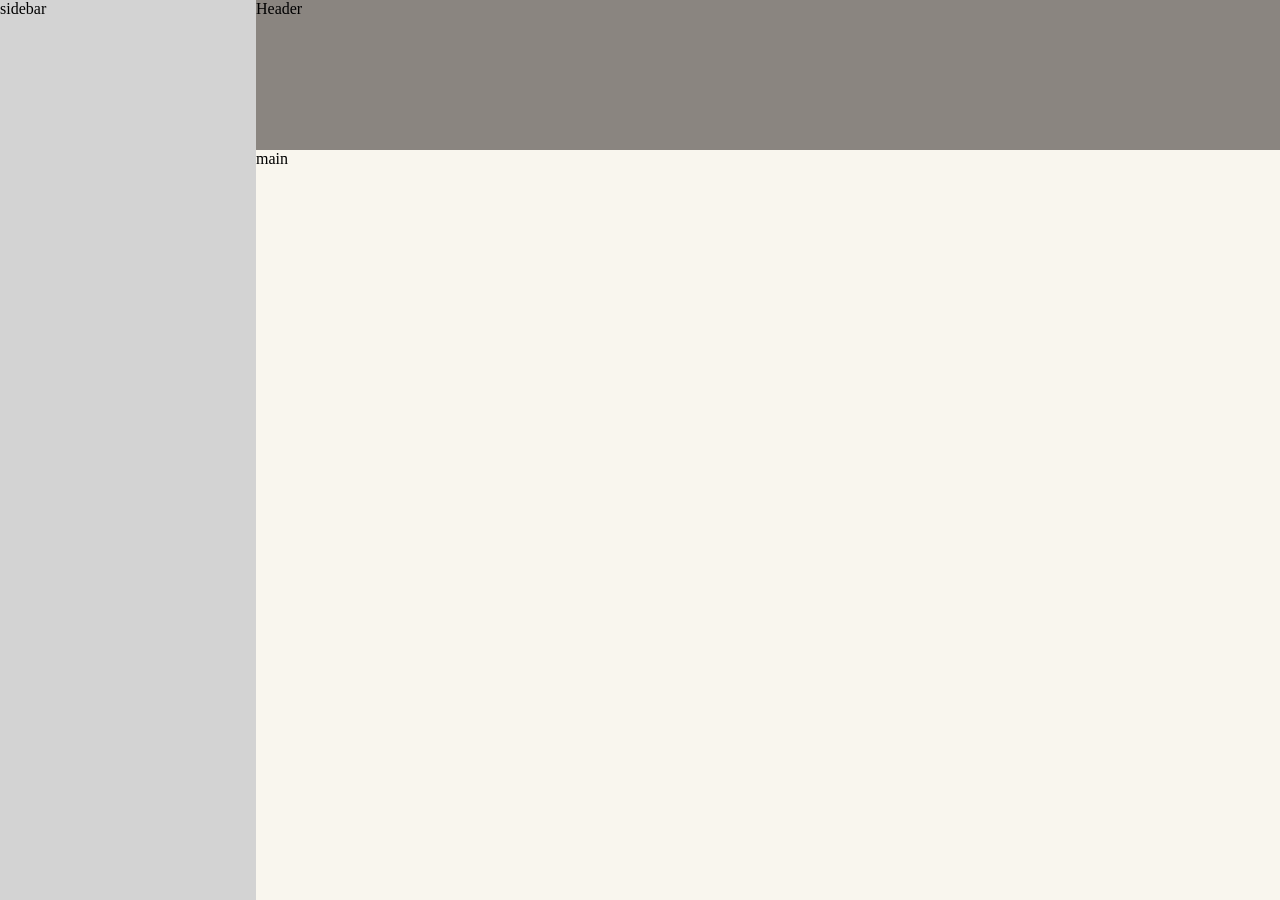
==== index.html @ 5b721de6 "Initial setup - page grid and icon assets" ====
<!doctype html>
<html lang="en">
  <head>
    <meta charset="UTF-8" />
    <meta name="viewport" content="width=device-width, initial-scale=1.0" />
    <title>Admin Dashboard</title>
    <link rel="stylesheet" href="styles.css" />
    <script src="javascript.js" defer></script>
  </head>
  <body>
    <header>Header</header>
    <aside>sidebar</aside>
    <main>main</main>
  </body>
</html>
---- styles.css ----
*,
*::before,
*::after {
  box-sizing: border-box;
  margin: 0;
  padding: 0;
}

:root {
  --bone-white: #f9f6ee;
  --silver: #d3d3d3;
  --pumpkin: #fb7d07;
  --muted-grey: #8a8580;
}

body {
  display: grid;
  height: 100vh;
  width: 100vw;
  grid-template-columns: 1fr 4fr;
  grid-template-rows: 1fr 5fr;
}

header {
  grid-area: 1 / 2 / 2 / 2;
  background-color: var(--muted-grey);
}

aside {
  grid-area: 1 / 1 / 3 / 2;
  background-color: var(--silver);
}

main {
  grid-area: 2 / 2 / 3 / 3;
  background-color: var(--bone-white);
}
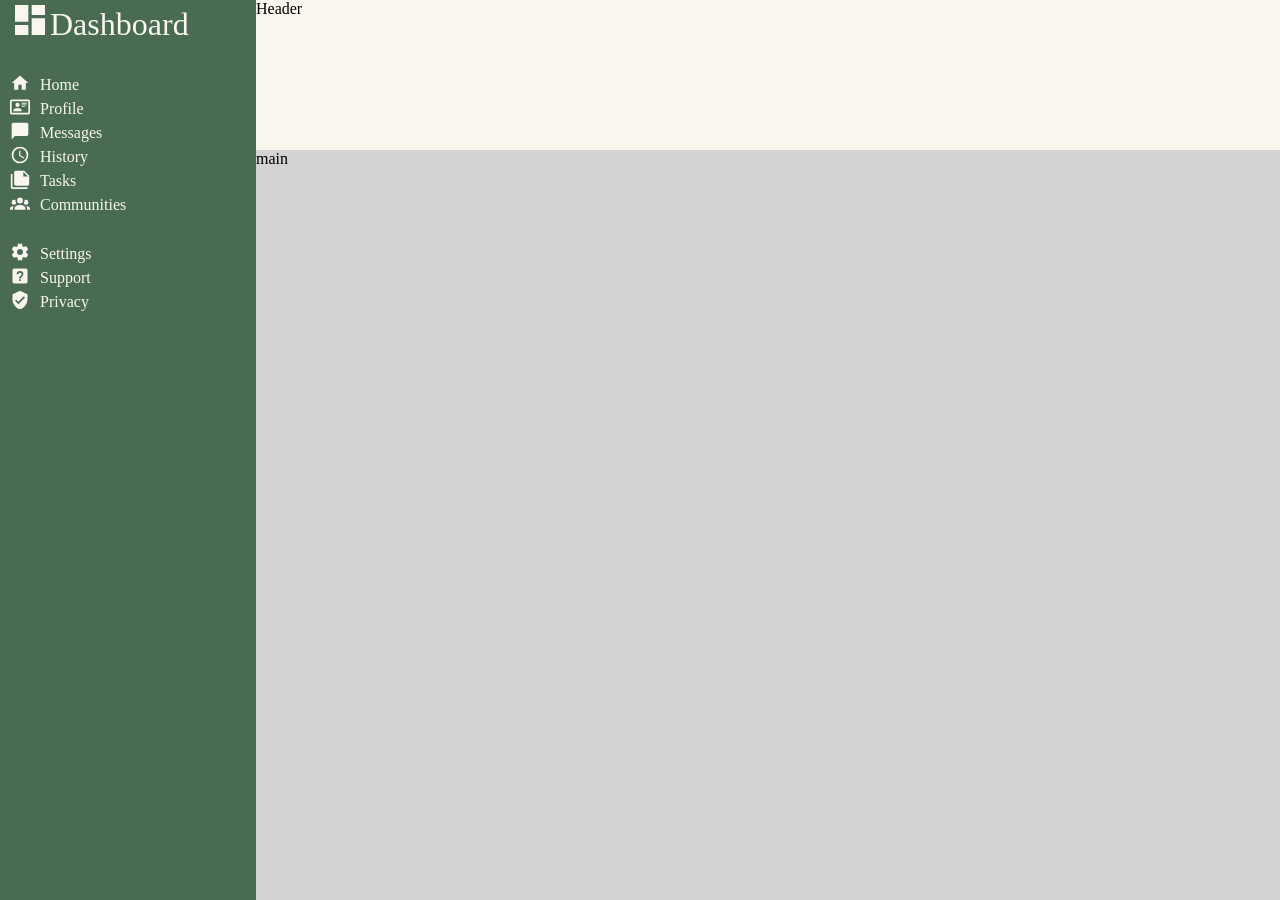
==== commit 62e130bb: "Setup navigation sidebar" ====
--- a/index.html
+++ b/index.html
@@ -9,7 +9,142 @@
   </head>
   <body>
     <header>Header</header>
-    <aside>sidebar</aside>
+    <aside>
+      <div class="sidebar-header">
+        <span>
+          <svg xmlns="http://www.w3.org/2000/svg" viewBox="0 0 24 24">
+            <path
+              d="M13,3V9H21V3M13,21H21V11H13M3,21H11V15H3M3,13H11V3H3V13Z"
+            />
+          </svg>
+        </span>
+        <span>Dashboard</span>
+      </div>
+      <ul class="sidebar-nav-primary">
+        <li>
+          <span>
+            <svg
+              class="nav-icon"
+              xmlns="http://www.w3.org/2000/svg"
+              viewBox="0 0 24 24"
+            >
+              <path d="M10,20V14H14V20H19V12H22L12,3L2,12H5V20H10Z" />
+            </svg>
+          </span>
+          <span>Home</span>
+        </li>
+        <li>
+          <span>
+            <svg
+              class="nav-icon"
+              xmlns="http://www.w3.org/2000/svg"
+              viewBox="0 0 24 24"
+            >
+              <path
+                d="M22,3H2C0.91,3.04 0.04,3.91 0,5V19C0.04,20.09 0.91,20.96 2,21H22C23.09,20.96 23.96,20.09 24,19V5C23.96,3.91 23.09,3.04 22,3M22,19H2V5H22V19M14,17V15.75C14,14.09 10.66,13.25 9,13.25C7.34,13.25 4,14.09 4,15.75V17H14M9,7A2.5,2.5 0 0,0 6.5,9.5A2.5,2.5 0 0,0 9,12A2.5,2.5 0 0,0 11.5,9.5A2.5,2.5 0 0,0 9,7M14,7V8H20V7H14M14,9V10H20V9H14M14,11V12H18V11H14"
+              />
+            </svg>
+          </span>
+          <span>Profile</span>
+        </li>
+        <li>
+          <span>
+            <svg
+              class="nav-icon"
+              xmlns="http://www.w3.org/2000/svg"
+              viewBox="0 0 24 24"
+            >
+              <path
+                d="M20,2H4A2,2 0 0,0 2,4V22L6,18H20A2,2 0 0,0 22,16V4C22,2.89 21.1,2 20,2Z"
+              />
+            </svg>
+          </span>
+          <span>Messages</span>
+        </li>
+        <li>
+          <span>
+            <svg
+              class="nav-icon"
+              xmlns="http://www.w3.org/2000/svg"
+              viewBox="0 0 24 24"
+            >
+              <path
+                d="M12,20A8,8 0 0,0 20,12A8,8 0 0,0 12,4A8,8 0 0,0 4,12A8,8 0 0,0 12,20M12,2A10,10 0 0,1 22,12A10,10 0 0,1 12,22C6.47,22 2,17.5 2,12A10,10 0 0,1 12,2M12.5,7V12.25L17,14.92L16.25,16.15L11,13V7H12.5Z"
+              />
+            </svg> </span
+          ><span>History</span>
+        </li>
+        <li>
+          <span>
+            <svg
+              class="nav-icon"
+              xmlns="http://www.w3.org/2000/svg"
+              viewBox="0 0 24 24"
+            >
+              <path
+                d="M16,9H21.5L16,3.5V9M7,2H17L23,8V18A2,2 0 0,1 21,20H7C5.89,20 5,19.1 5,18V4A2,2 0 0,1 7,2M3,6V22H21V24H3A2,2 0 0,1 1,22V6H3Z"
+              />
+            </svg>
+          </span>
+          <span>Tasks</span>
+        </li>
+        <li>
+          <span>
+            <svg
+              class="nav-icon"
+              xmlns="http://www.w3.org/2000/svg"
+              viewBox="0 0 24 24"
+            >
+              <path
+                d="M12,5.5A3.5,3.5 0 0,1 15.5,9A3.5,3.5 0 0,1 12,12.5A3.5,3.5 0 0,1 8.5,9A3.5,3.5 0 0,1 12,5.5M5,8C5.56,8 6.08,8.15 6.53,8.42C6.38,9.85 6.8,11.27 7.66,12.38C7.16,13.34 6.16,14 5,14A3,3 0 0,1 2,11A3,3 0 0,1 5,8M19,8A3,3 0 0,1 22,11A3,3 0 0,1 19,14C17.84,14 16.84,13.34 16.34,12.38C17.2,11.27 17.62,9.85 17.47,8.42C17.92,8.15 18.44,8 19,8M5.5,18.25C5.5,16.18 8.41,14.5 12,14.5C15.59,14.5 18.5,16.18 18.5,18.25V20H5.5V18.25M0,20V18.5C0,17.11 1.89,15.94 4.45,15.6C3.86,16.28 3.5,17.22 3.5,18.25V20H0M24,20H20.5V18.25C20.5,17.22 20.14,16.28 19.55,15.6C22.11,15.94 24,17.11 24,18.5V20Z"
+              /></svg></span
+          ><span>Communities</span>
+        </li>
+      </ul>
+      <ul class="sidebar-nav-utility">
+        <li>
+          <span>
+            <svg
+              class="nav-icon"
+              xmlns="http://www.w3.org/2000/svg"
+              viewBox="0 0 24 24"
+            >
+              <path
+                d="M12,15.5A3.5,3.5 0 0,1 8.5,12A3.5,3.5 0 0,1 12,8.5A3.5,3.5 0 0,1 15.5,12A3.5,3.5 0 0,1 12,15.5M19.43,12.97C19.47,12.65 19.5,12.33 19.5,12C19.5,11.67 19.47,11.34 19.43,11L21.54,9.37C21.73,9.22 21.78,8.95 21.66,8.73L19.66,5.27C19.54,5.05 19.27,4.96 19.05,5.05L16.56,6.05C16.04,5.66 15.5,5.32 14.87,5.07L14.5,2.42C14.46,2.18 14.25,2 14,2H10C9.75,2 9.54,2.18 9.5,2.42L9.13,5.07C8.5,5.32 7.96,5.66 7.44,6.05L4.95,5.05C4.73,4.96 4.46,5.05 4.34,5.27L2.34,8.73C2.21,8.95 2.27,9.22 2.46,9.37L4.57,11C4.53,11.34 4.5,11.67 4.5,12C4.5,12.33 4.53,12.65 4.57,12.97L2.46,14.63C2.27,14.78 2.21,15.05 2.34,15.27L4.34,18.73C4.46,18.95 4.73,19.03 4.95,18.95L7.44,17.94C7.96,18.34 8.5,18.68 9.13,18.93L9.5,21.58C9.54,21.82 9.75,22 10,22H14C14.25,22 14.46,21.82 14.5,21.58L14.87,18.93C15.5,18.67 16.04,18.34 16.56,17.94L19.05,18.95C19.27,19.03 19.54,18.95 19.66,18.73L21.66,15.27C21.78,15.05 21.73,14.78 21.54,14.63L19.43,12.97Z"
+              />
+            </svg> </span
+          ><span>Settings</span>
+        </li>
+        <li>
+          <span
+            ><svg
+              class="nav-icon"
+              xmlns="http://www.w3.org/2000/svg"
+              viewBox="0 0 24 24"
+            >
+              <path
+                d="M11,18H13V16H11V18M12,6A4,4 0 0,0 8,10H10A2,2 0 0,1 12,8A2,2 0 0,1 14,10C14,12 11,11.75 11,15H13C13,12.75 16,12.5 16,10A4,4 0 0,0 12,6M5,3H19A2,2 0 0,1 21,5V19A2,2 0 0,1 19,21H5A2,2 0 0,1 3,19V5A2,2 0 0,1 5,3Z"
+              />
+            </svg>
+          </span>
+          <span>Support</span>
+        </li>
+        <li>
+          <span>
+            <svg
+              class="nav-icon"
+              xmlns="http://www.w3.org/2000/svg"
+              viewBox="0 0 24 24"
+            >
+              <path
+                d="M10,17L6,13L7.41,11.59L10,14.17L16.59,7.58L18,9M12,1L3,5V11C3,16.55 6.84,21.74 12,23C17.16,21.74 21,16.55 21,11V5L12,1Z"
+              />
+            </svg>
+          </span>
+          <span>Privacy</span>
+        </li>
+      </ul>
+    </aside>
     <main>main</main>
   </body>
 </html>
--- a/styles.css
+++ b/styles.css
@@ -11,6 +11,18 @@
   --silver: #d3d3d3;
   --pumpkin: #fb7d07;
   --muted-grey: #8a8580;
+  --moss-green: #4a6b53;
+}
+
+ul {
+  text-decoration: none;
+  margin-left: 10px;
+}
+
+li {
+  display: flex;
+  align-items: center;
+  gap: 10px;
 }
 
 body {
@@ -23,15 +35,33 @@
 
 header {
   grid-area: 1 / 2 / 2 / 2;
-  background-color: var(--muted-grey);
+  background-color: var(--bone-white);
 }
 
 aside {
   grid-area: 1 / 1 / 3 / 2;
-  background-color: var(--silver);
+  background-color: var(--moss-green);
+  color: var(--bone-white);
+}
+
+aside > * {
+  margin-bottom: 25px;
+  margin-left: 10px;
+}
+
+svg {
+  height: 1.25em;
+  width: 1.25em;
+  fill: currentColor;
+}
+
+.sidebar-header {
+  font-size: 2em;
+  display: flex;
+  align-items: center;
 }
 
 main {
   grid-area: 2 / 2 / 3 / 3;
-  background-color: var(--bone-white);
+  background-color: var(--silver);
 }
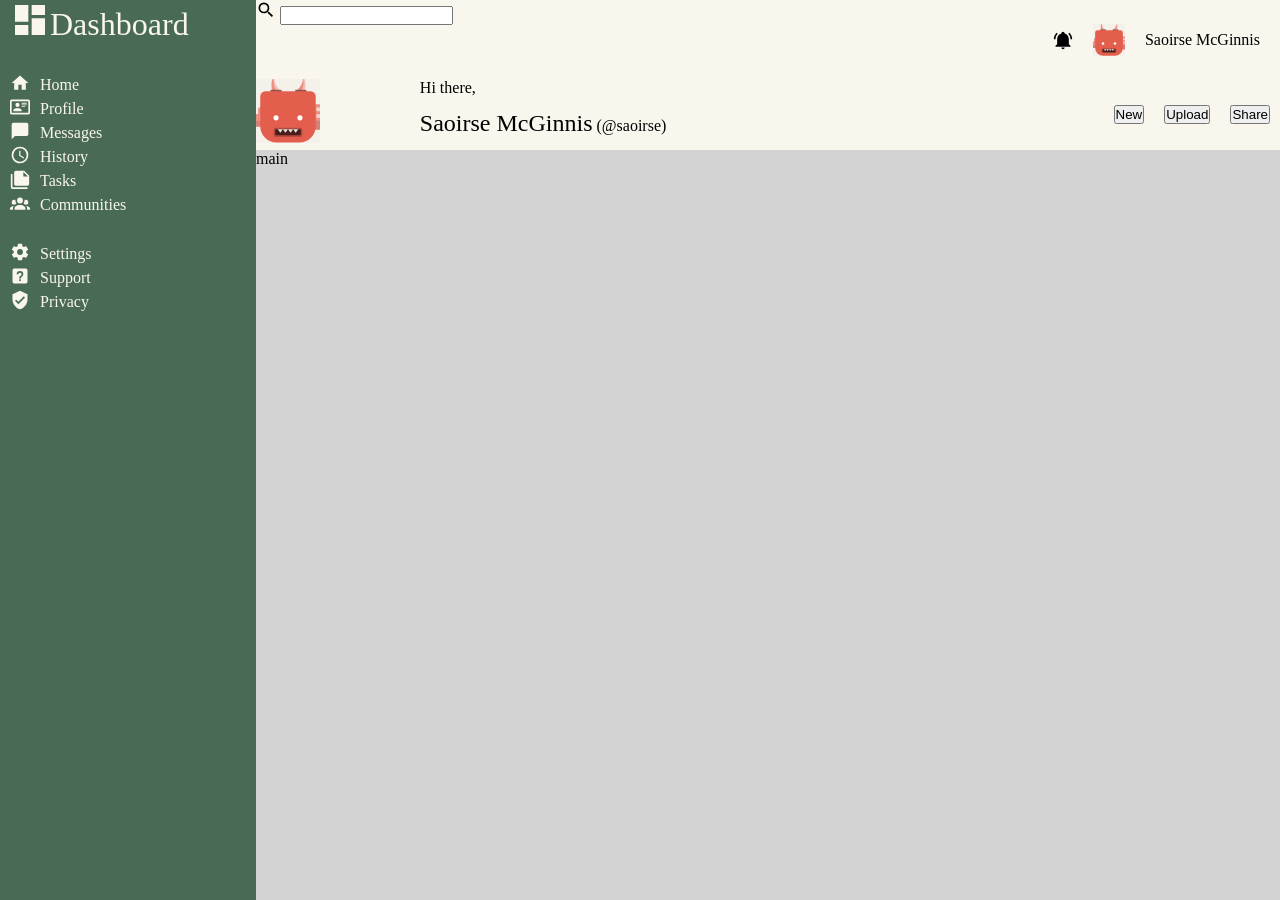
==== commit 33173c25: "Populate header content" ====
--- a/index.html
+++ b/index.html
@@ -8,7 +8,347 @@
     <script src="javascript.js" defer></script>
   </head>
   <body>
-    <header>Header</header>
+    <header>
+      <div class="search-bar">
+        <svg xmlns="http://www.w3.org/2000/svg" viewBox="0 0 24 24">
+          <path
+            d="M9.5,3A6.5,6.5 0 0,1 16,9.5C16,11.11 15.41,12.59 14.44,13.73L14.71,14H15.5L20.5,19L19,20.5L14,15.5V14.71L13.73,14.44C12.59,15.41 11.11,16 9.5,16A6.5,6.5 0 0,1 3,9.5A6.5,6.5 0 0,1 9.5,3M9.5,5C7,5 5,7 5,9.5C5,12 7,14 9.5,14C12,14 14,12 14,9.5C14,7 12,5 9.5,5Z"
+          />
+        </svg>
+        <input type="search" />
+      </div>
+      <div class="profile">
+        <svg
+          class="nav-icon"
+          xmlns="http://www.w3.org/2000/svg"
+          viewBox="0 0 24 24"
+        >
+          <path
+            d="M21,19V20H3V19L5,17V11C5,7.9 7.03,5.17 10,4.29C10,4.19 10,4.1 10,4A2,2 0 0,1 12,2A2,2 0 0,1 14,4C14,4.1 14,4.19 14,4.29C16.97,5.17 19,7.9 19,11V17L21,19M14,21A2,2 0 0,1 12,23A2,2 0 0,1 10,21M19.75,3.19L18.33,4.61C20.04,6.3 21,8.6 21,11H23C23,8.07 21.84,5.25 19.75,3.19M1,11H3C3,8.6 3.96,6.3 5.67,4.61L4.25,3.19C2.16,5.25 1,8.07 1,11Z"
+          />
+        </svg>
+        <svg
+          class="avatar"
+          xmlns="http://www.w3.org/2000/svg"
+          viewBox="0 0 180 180"
+          fill="none"
+          shape-rendering="auto"
+          aria-hidden="true"
+          width="512"
+          height="512"
+        >
+          <!-- Generated by DiceBear (https://www.dicebear.com) -->
+          <metadata
+            xmlns:rdf="http://www.w3.org/1999/02/22-rdf-syntax-ns#"
+            xmlns:xsi="http://www.w3.org/2001/XMLSchema-instance"
+            xmlns:dc="http://purl.org/dc/elements/1.1/"
+            xmlns:dcterms="http://purl.org/dc/terms/"
+          >
+            <rdf:RDF
+              ><rdf:Description
+                ><dc:title>Bottts</dc:title
+                ><dc:creator>Pablo Stanley</dc:creator
+                ><dc:source xsi:type="dcterms:URI"
+                  >https://bottts.com/</dc:source
+                ><dcterms:license xsi:type="dcterms:URI"
+                  >https://bottts.com/</dcterms:license
+                ><dc:rights
+                  >Remix of “Bottts” (https://bottts.com/) by “Pablo Stanley”,
+                  licensed under “Free for personal and commercial use”
+                  (https://bottts.com/)</dc:rights
+                ></rdf:Description
+              ></rdf:RDF
+            >
+          </metadata>
+          <defs>
+            <g id="sides-squareAssymetric-a58f0fdb">
+              <mask id="sidesSquareAssymetric-a" style="mask-type: luminance">
+                <rect x="4" y="31" width="36" height="30" rx="4" fill="white" />
+                <rect
+                  x="14"
+                  y="15"
+                  width="26"
+                  height="30"
+                  rx="4"
+                  fill="white"
+                />
+                <rect
+                  x="133"
+                  y="23"
+                  width="36"
+                  height="30"
+                  rx="4"
+                  fill="white"
+                />
+                <rect
+                  x="128"
+                  y="8"
+                  width="36"
+                  height="60"
+                  rx="4"
+                  fill="white"
+                />
+              </mask>
+              <g mask="url(#sidesSquareAssymetric-a)">
+                <path d="M-6 0h180v76H-6z" fill="#e45e4d" />
+                <path d="M-6 0h180v76H-6z" fill="white" fill-opacity=".3" />
+                <path fill="black" fill-opacity=".1" d="M-6 47h180v29H-6z" />
+                <circle cx="155" cy="20" r="5" fill="white" fill-opacity=".6" />
+                <circle cx="155" cy="36" r="5" fill="white" fill-opacity=".6" />
+              </g>
+            </g>
+            <g id="top-horns-a58f0fdb">
+              <mask id="topHorns-a" style="mask-type: luminance">
+                <path fill="white" d="M0 40.59h26v12H0zm84 .01H58v12h26z" />
+                <path
+                  fill-rule="evenodd"
+                  clip-rule="evenodd"
+                  d="M8.52 14.34c0 7.84 5.39 20.7 13.72 27.03H3.36S-.16 23.27 5.43 14.7c.9-1.38 3.1-1.42 3.1-.36M76 14.6c.66 7.03-5.77 20.62-14 27h19s3.14-18.27-2-27c-1-1.7-3.14-1.45-3 0"
+                  fill="white"
+                />
+              </mask>
+              <g mask="url(#topHorns-a)">
+                <path d="M-8 .6H92v52H-8z" fill="#e45e4d" />
+                <path d="M-8 .6H92v52H-8z" fill="white" fill-opacity=".3" />
+                <path fill="black" fill-opacity=".4" d="M-8 40.59H92v12H-8z" />
+                <path
+                  fill-rule="evenodd"
+                  clip-rule="evenodd"
+                  d="M7.46 13.6h16.1v27H12.83c-7.45-7.86-5.36-27-5.36-27m69.35 0h7.75v27H73.82c5.75-7.81 3-27 3-27"
+                  fill="white"
+                  fill-opacity=".4"
+                />
+              </g>
+            </g>
+            <g id="head-square02-a58f0fdb">
+              <mask id="headSquare02-a" style="mask-type: luminance">
+                <path
+                  d="M0 12A12 12 0 0 1 12 0h106a12 12 0 0 1 12 12v70a38 38 0 0 1-38 38H38A38 38 0 0 1 0 82z"
+                  fill="white"
+                />
+              </mask>
+              <g mask="url(#headSquare02-a)">
+                <path d="M-2-2h134v124H-2z" fill="#e45e4d" />
+              </g>
+            </g>
+            <g id="mouth-bite-a58f0fdb">
+              <rect
+                y="1"
+                width="68"
+                height="22"
+                rx="5"
+                fill="black"
+                fill-opacity=".2"
+              />
+              <rect
+                x="4"
+                y="5"
+                width="60"
+                height="14"
+                rx="2"
+                fill="black"
+                fill-opacity=".6"
+              />
+              <path
+                fill-rule="evenodd"
+                clip-rule="evenodd"
+                d="m16 13 6-8H10zm12 0 6-8H22zm12 0 6-8H34zm12 0 6-8H46z"
+                fill="#E1E6E8"
+              />
+            </g>
+            <g id="eyes-round-a58f0fdb">
+              <circle cx="24" cy="30" r="6" fill="white" />
+              <circle cx="80" cy="30" r="6" fill="white" />
+            </g>
+            <clipPath id="clip-a58f0fdb">
+              <rect width="180" height="180" rx="0" ry="0" />
+            </clipPath>
+          </defs>
+          <g clip-path="url(#clip-a58f0fdb)">
+            <rect width="180" height="180" fill="#f4f1ea" />
+            <g transform="translate(90, 90) scale(1.2) translate(-90, -90)">
+              <use
+                transform="translate(6 66)"
+                href="#sides-squareAssymetric-a58f0fdb"
+              />
+              <use transform="translate(49 -.6)" href="#top-horns-a58f0fdb" />
+              <use
+                transform="translate(25 44)"
+                href="#head-square02-a58f0fdb"
+              />
+              <use transform="translate(56 128)" href="#mouth-bite-a58f0fdb" />
+              <use transform="translate(38 76)" href="#eyes-round-a58f0fdb" />
+            </g>
+          </g>
+        </svg>
+        <span>Saoirse McGinnis</span>
+      </div>
+      <div class="greeting">
+        <svg
+          class="greeting-avatar"
+          xmlns="http://www.w3.org/2000/svg"
+          viewBox="0 0 180 180"
+          fill="none"
+          shape-rendering="auto"
+          aria-hidden="true"
+          width="512"
+          height="512"
+        >
+          <!-- Generated by DiceBear (https://www.dicebear.com) -->
+          <metadata
+            xmlns:rdf="http://www.w3.org/1999/02/22-rdf-syntax-ns#"
+            xmlns:xsi="http://www.w3.org/2001/XMLSchema-instance"
+            xmlns:dc="http://purl.org/dc/elements/1.1/"
+            xmlns:dcterms="http://purl.org/dc/terms/"
+          >
+            <rdf:RDF
+              ><rdf:Description
+                ><dc:title>Bottts</dc:title
+                ><dc:creator>Pablo Stanley</dc:creator
+                ><dc:source xsi:type="dcterms:URI"
+                  >https://bottts.com/</dc:source
+                ><dcterms:license xsi:type="dcterms:URI"
+                  >https://bottts.com/</dcterms:license
+                ><dc:rights
+                  >Remix of “Bottts” (https://bottts.com/) by “Pablo Stanley”,
+                  licensed under “Free for personal and commercial use”
+                  (https://bottts.com/)</dc:rights
+                ></rdf:Description
+              ></rdf:RDF
+            >
+          </metadata>
+          <defs>
+            <g id="sides-squareAssymetric-a58f0fdb">
+              <mask id="sidesSquareAssymetric-a" style="mask-type: luminance">
+                <rect x="4" y="31" width="36" height="30" rx="4" fill="white" />
+                <rect
+                  x="14"
+                  y="15"
+                  width="26"
+                  height="30"
+                  rx="4"
+                  fill="white"
+                />
+                <rect
+                  x="133"
+                  y="23"
+                  width="36"
+                  height="30"
+                  rx="4"
+                  fill="white"
+                />
+                <rect
+                  x="128"
+                  y="8"
+                  width="36"
+                  height="60"
+                  rx="4"
+                  fill="white"
+                />
+              </mask>
+              <g mask="url(#sidesSquareAssymetric-a)">
+                <path d="M-6 0h180v76H-6z" fill="#e45e4d" />
+                <path d="M-6 0h180v76H-6z" fill="white" fill-opacity=".3" />
+                <path fill="black" fill-opacity=".1" d="M-6 47h180v29H-6z" />
+                <circle cx="155" cy="20" r="5" fill="white" fill-opacity=".6" />
+                <circle cx="155" cy="36" r="5" fill="white" fill-opacity=".6" />
+              </g>
+            </g>
+            <g id="top-horns-a58f0fdb">
+              <mask id="topHorns-a" style="mask-type: luminance">
+                <path fill="white" d="M0 40.59h26v12H0zm84 .01H58v12h26z" />
+                <path
+                  fill-rule="evenodd"
+                  clip-rule="evenodd"
+                  d="M8.52 14.34c0 7.84 5.39 20.7 13.72 27.03H3.36S-.16 23.27 5.43 14.7c.9-1.38 3.1-1.42 3.1-.36M76 14.6c.66 7.03-5.77 20.62-14 27h19s3.14-18.27-2-27c-1-1.7-3.14-1.45-3 0"
+                  fill="white"
+                />
+              </mask>
+              <g mask="url(#topHorns-a)">
+                <path d="M-8 .6H92v52H-8z" fill="#e45e4d" />
+                <path d="M-8 .6H92v52H-8z" fill="white" fill-opacity=".3" />
+                <path fill="black" fill-opacity=".4" d="M-8 40.59H92v12H-8z" />
+                <path
+                  fill-rule="evenodd"
+                  clip-rule="evenodd"
+                  d="M7.46 13.6h16.1v27H12.83c-7.45-7.86-5.36-27-5.36-27m69.35 0h7.75v27H73.82c5.75-7.81 3-27 3-27"
+                  fill="white"
+                  fill-opacity=".4"
+                />
+              </g>
+            </g>
+            <g id="head-square02-a58f0fdb">
+              <mask id="headSquare02-a" style="mask-type: luminance">
+                <path
+                  d="M0 12A12 12 0 0 1 12 0h106a12 12 0 0 1 12 12v70a38 38 0 0 1-38 38H38A38 38 0 0 1 0 82z"
+                  fill="white"
+                />
+              </mask>
+              <g mask="url(#headSquare02-a)">
+                <path d="M-2-2h134v124H-2z" fill="#e45e4d" />
+              </g>
+            </g>
+            <g id="mouth-bite-a58f0fdb">
+              <rect
+                y="1"
+                width="68"
+                height="22"
+                rx="5"
+                fill="black"
+                fill-opacity=".2"
+              />
+              <rect
+                x="4"
+                y="5"
+                width="60"
+                height="14"
+                rx="2"
+                fill="black"
+                fill-opacity=".6"
+              />
+              <path
+                fill-rule="evenodd"
+                clip-rule="evenodd"
+                d="m16 13 6-8H10zm12 0 6-8H22zm12 0 6-8H34zm12 0 6-8H46z"
+                fill="#E1E6E8"
+              />
+            </g>
+            <g id="eyes-round-a58f0fdb">
+              <circle cx="24" cy="30" r="6" fill="white" />
+              <circle cx="80" cy="30" r="6" fill="white" />
+            </g>
+            <clipPath id="clip-a58f0fdb">
+              <rect width="180" height="180" rx="0" ry="0" />
+            </clipPath>
+          </defs>
+          <g clip-path="url(#clip-a58f0fdb)">
+            <rect width="180" height="180" fill="#f4f1ea" />
+            <g transform="translate(90, 90) scale(1.2) translate(-90, -90)">
+              <use
+                transform="translate(6 66)"
+                href="#sides-squareAssymetric-a58f0fdb"
+              />
+              <use transform="translate(49 -.6)" href="#top-horns-a58f0fdb" />
+              <use
+                transform="translate(25 44)"
+                href="#head-square02-a58f0fdb"
+              />
+              <use transform="translate(56 128)" href="#mouth-bite-a58f0fdb" />
+              <use transform="translate(38 76)" href="#eyes-round-a58f0fdb" />
+            </g>
+          </g>
+        </svg>
+        <p class="greeting-text">Hi there,</p>
+        <p class="greeting-user">
+          <span class="user">Saoirse McGinnis</span> (@saoirse)
+        </p>
+      </div>
+      <div class="header-buttons">
+        <button>New</button>
+        <button>Upload</button>
+        <button>Share</button>
+      </div>
+    </header>
     <aside>
       <div class="sidebar-header">
         <span>
--- a/styles.css
+++ b/styles.css
@@ -34,8 +34,12 @@
 }
 
 header {
-  grid-area: 1 / 2 / 2 / 2;
+  grid-area: 1 / 2 / 2 / 3;
   background-color: var(--bone-white);
+  display: flex;
+  flex-wrap: wrap;
+  justify-content: space-between;
+  width: 100%;
 }
 
 aside {
@@ -61,6 +65,62 @@
   align-items: center;
 }
 
+.avatar {
+  height: 2em;
+  width: 2em;
+}
+
+.search-bar {
+  flex-basis: 48%;
+}
+
+.profile {
+  flex-basis: 48%;
+  display: flex;
+  justify-content: flex-end;
+  align-items: center;
+  margin: 10px;
+}
+.profile > * {
+  margin: 10px;
+}
+.greeting {
+  flex-basis: 48%;
+  display: grid;
+  grid-template-columns: 1fr 2fr;
+  grid-template-rows: auto;
+}
+
+.greeting > svg {
+  height: 4em;
+  width: 4em;
+}
+
+.user {
+  font-size: 1.5em;
+}
+
+.greeting-avatar {
+  grid-area: 1 / 1 / 3 / 2;
+}
+
+.greeting-text {
+  grid-area: 1 / 2 / 2 / 3;
+}
+
+.greeting-user {
+  grid-area: 2 / 2 / 3 / 3;
+}
+
+.header-buttons {
+  flex-basis: 48%;
+  display: flex;
+  justify-content: flex-end;
+  align-items: center;
+  margin: 10px;
+  gap: 20px;
+}
+
 main {
   grid-area: 2 / 2 / 3 / 3;
   background-color: var(--silver);
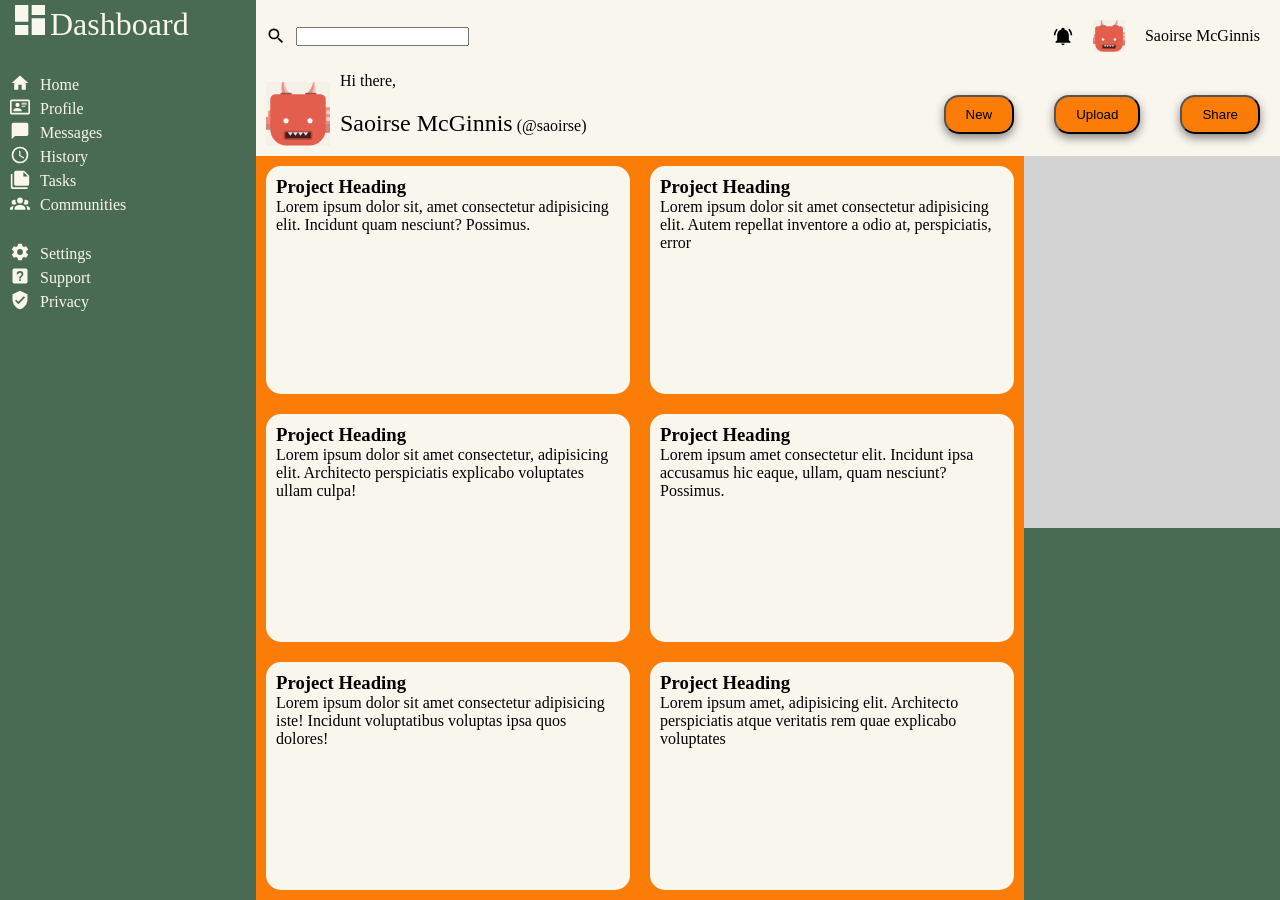
==== commit d0cc4d9c: "add main content grid and project cards" ====
--- a/index.html
+++ b/index.html
@@ -10,7 +10,11 @@
   <body>
     <header>
       <div class="search-bar">
-        <svg xmlns="http://www.w3.org/2000/svg" viewBox="0 0 24 24">
+        <svg
+          class="search-icon"
+          xmlns="http://www.w3.org/2000/svg"
+          viewBox="0 0 24 24"
+        >
           <path
             d="M9.5,3A6.5,6.5 0 0,1 16,9.5C16,11.11 15.41,12.59 14.44,13.73L14.71,14H15.5L20.5,19L19,20.5L14,15.5V14.71L13.73,14.44C12.59,15.41 11.11,16 9.5,16A6.5,6.5 0 0,1 3,9.5A6.5,6.5 0 0,1 9.5,3M9.5,5C7,5 5,7 5,9.5C5,12 7,14 9.5,14C12,14 14,12 14,9.5C14,7 12,5 9.5,5Z"
           />
@@ -485,6 +489,53 @@
         </li>
       </ul>
     </aside>
-    <main>main</main>
+    <main>
+      <div class="main-projects">
+        <div class="project-card">
+          <h3>Project Heading</h3>
+          <p>
+            Lorem ipsum dolor sit, amet consectetur adipisicing elit. Incidunt
+            quam nesciunt? Possimus.
+          </p>
+        </div>
+        <div class="project-card">
+          <h3>Project Heading</h3>
+          <p>
+            Lorem ipsum dolor sit amet consectetur adipisicing elit. Autem
+            repellat inventore a odio at, perspiciatis, error
+          </p>
+        </div>
+        <div class="project-card">
+          <h3>Project Heading</h3>
+          <p>
+            Lorem ipsum dolor sit amet consectetur, adipisicing elit. Architecto
+            perspiciatis explicabo voluptates ullam culpa!
+          </p>
+        </div>
+        <div class="project-card">
+          <h3>Project Heading</h3>
+          <p>
+            Lorem ipsum amet consectetur elit. Incidunt ipsa accusamus hic
+            eaque, ullam, quam nesciunt? Possimus.
+          </p>
+        </div>
+        <div class="project-card">
+          <h3>Project Heading</h3>
+          <p>
+            Lorem ipsum dolor sit amet consectetur adipisicing iste! Incidunt
+            voluptatibus voluptas ipsa quos dolores!
+          </p>
+        </div>
+        <div class="project-card">
+          <h3>Project Heading</h3>
+          <p>
+            Lorem ipsum amet, adipisicing elit. Architecto perspiciatis atque
+            veritatis rem quae explicabo voluptates
+          </p>
+        </div>
+      </div>
+      <div class="main-announcements"></div>
+      <div class="main-trending"></div>
+    </main>
   </body>
 </html>
--- a/styles.css
+++ b/styles.css
@@ -72,6 +72,13 @@
 
 .search-bar {
   flex-basis: 48%;
+  margin: 10px;
+  display: flex;
+  gap: 10px;
+}
+
+.search-bar > * {
+  align-self: center;
 }
 
 .profile {
@@ -87,7 +94,7 @@
 .greeting {
   flex-basis: 48%;
   display: grid;
-  grid-template-columns: 1fr 2fr;
+  grid-template-columns: auto 1fr;
   grid-template-rows: auto;
 }
 
@@ -102,6 +109,7 @@
 
 .greeting-avatar {
   grid-area: 1 / 1 / 3 / 2;
+  margin: 10px;
 }
 
 .greeting-text {
@@ -118,10 +126,44 @@
   justify-content: flex-end;
   align-items: center;
   margin: 10px;
-  gap: 20px;
+  margin-right: 20px;
+  gap: 40px;
 }
 
 main {
   grid-area: 2 / 2 / 3 / 3;
   background-color: var(--silver);
+  display: grid;
+  grid-template-columns: 3fr 1fr;
 }
+
+.main-projects {
+  grid-area: 1 / 1 / 3 / 2;
+  background-color: var(--pumpkin);
+  display: grid;
+  grid-template-columns: 1fr 1fr;
+}
+
+.main-announcements {
+  grid-area: 1 / 2 / 2 / 3;
+  background-color: var(--silver);
+}
+
+.main-trending {
+  grid-area: 2 / 2 / 3 / 3;
+  background-color: var(--moss-green);
+}
+
+button {
+  background-color: var(--pumpkin);
+  padding: 10px 20px;
+  border-radius: 15px;
+  box-shadow: 0 4px 10px var(--muted-grey);
+}
+
+.project-card {
+  background-color: var(--bone-white);
+  margin: 10px;
+  padding: 10px;
+  border-radius: 15px;
+}
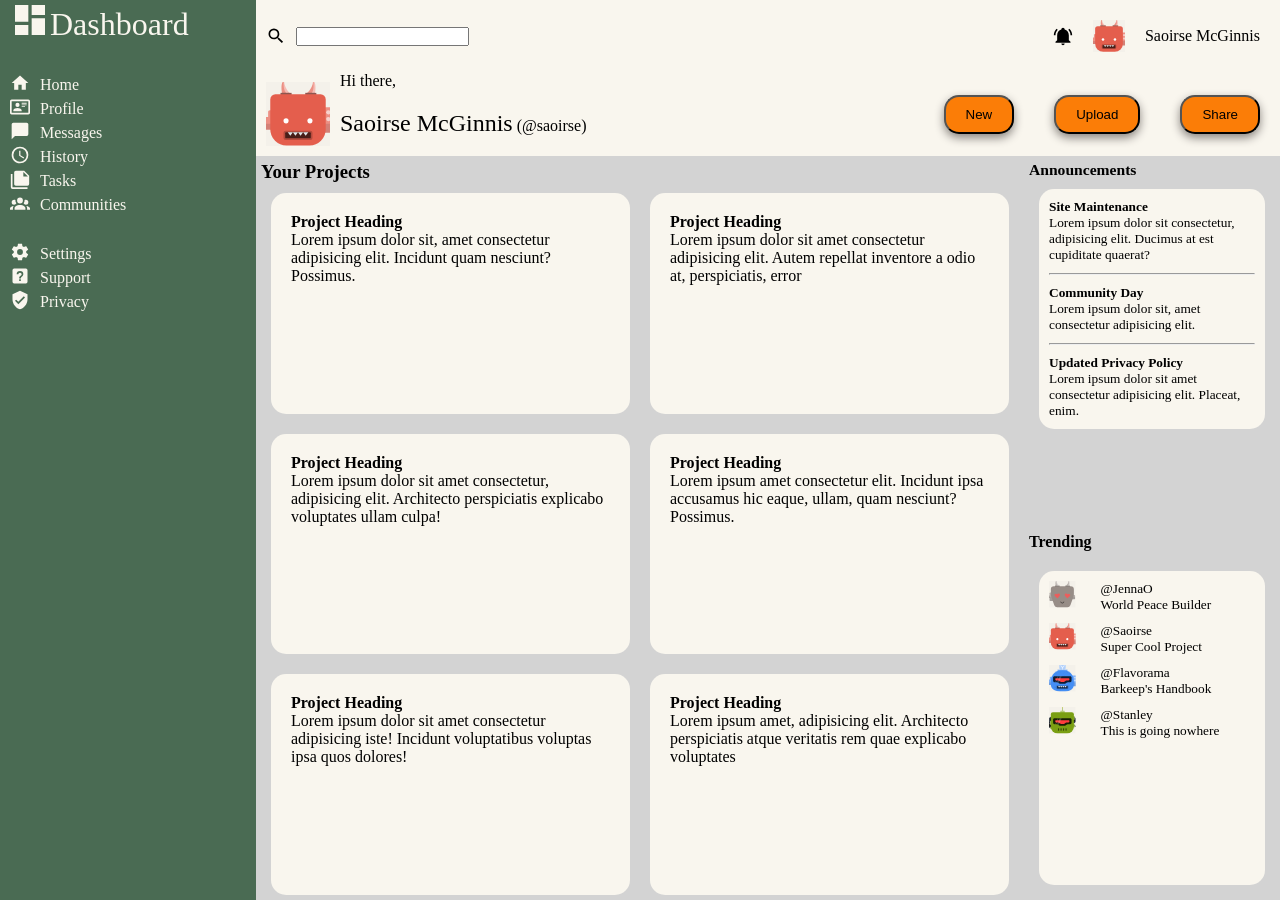
==== commit de6da5f0: "Populate announcements and trending sections" ====
--- a/index.html
+++ b/index.html
@@ -491,51 +491,1018 @@
     </aside>
     <main>
       <div class="main-projects">
-        <div class="project-card">
-          <h3>Project Heading</h3>
+        <h3>Your Projects</h3>
+        <div class="project-card-group">
+          <div class="project-card">
+            <h4>Project Heading</h4>
+            <p>
+              Lorem ipsum dolor sit, amet consectetur adipisicing elit. Incidunt
+              quam nesciunt? Possimus.
+            </p>
+          </div>
+          <div class="project-card">
+            <h4>Project Heading</h4>
+            <p>
+              Lorem ipsum dolor sit amet consectetur adipisicing elit. Autem
+              repellat inventore a odio at, perspiciatis, error
+            </p>
+          </div>
+          <div class="project-card">
+            <h4>Project Heading</h4>
+            <p>
+              Lorem ipsum dolor sit amet consectetur, adipisicing elit.
+              Architecto perspiciatis explicabo voluptates ullam culpa!
+            </p>
+          </div>
+          <div class="project-card">
+            <h4>Project Heading</h4>
+            <p>
+              Lorem ipsum amet consectetur elit. Incidunt ipsa accusamus hic
+              eaque, ullam, quam nesciunt? Possimus.
+            </p>
+          </div>
+          <div class="project-card">
+            <h4>Project Heading</h4>
+            <p>
+              Lorem ipsum dolor sit amet consectetur adipisicing iste! Incidunt
+              voluptatibus voluptas ipsa quos dolores!
+            </p>
+          </div>
+          <div class="project-card">
+            <h4>Project Heading</h4>
+            <p>
+              Lorem ipsum amet, adipisicing elit. Architecto perspiciatis atque
+              veritatis rem quae explicabo voluptates
+            </p>
+          </div>
+        </div>
+      </div>
+      <div class="main-announcements">
+        <h3>Announcements</h3>
+        <div class="announcements-card">
+          <h4>Site Maintenance</h4>
           <p>
-            Lorem ipsum dolor sit, amet consectetur adipisicing elit. Incidunt
-            quam nesciunt? Possimus.
+            Lorem ipsum dolor sit consectetur, adipisicing elit. Ducimus at est
+            cupiditate quaerat?
           </p>
-        </div>
-        <div class="project-card">
-          <h3>Project Heading</h3>
+          <hr />
+          <h4>Community Day</h4>
+          <p>Lorem ipsum dolor sit, amet consectetur adipisicing elit.</p>
+          <hr />
+          <h4>Updated Privacy Policy</h4>
           <p>
-            Lorem ipsum dolor sit amet consectetur adipisicing elit. Autem
-            repellat inventore a odio at, perspiciatis, error
-          </p>
-        </div>
-        <div class="project-card">
-          <h3>Project Heading</h3>
-          <p>
-            Lorem ipsum dolor sit amet consectetur, adipisicing elit. Architecto
-            perspiciatis explicabo voluptates ullam culpa!
-          </p>
-        </div>
-        <div class="project-card">
-          <h3>Project Heading</h3>
-          <p>
-            Lorem ipsum amet consectetur elit. Incidunt ipsa accusamus hic
-            eaque, ullam, quam nesciunt? Possimus.
-          </p>
-        </div>
-        <div class="project-card">
-          <h3>Project Heading</h3>
-          <p>
-            Lorem ipsum dolor sit amet consectetur adipisicing iste! Incidunt
-            voluptatibus voluptas ipsa quos dolores!
-          </p>
-        </div>
-        <div class="project-card">
-          <h3>Project Heading</h3>
-          <p>
-            Lorem ipsum amet, adipisicing elit. Architecto perspiciatis atque
-            veritatis rem quae explicabo voluptates
+            Lorem ipsum dolor sit amet consectetur adipisicing elit. Placeat,
+            enim.
           </p>
         </div>
       </div>
-      <div class="main-announcements"></div>
-      <div class="main-trending"></div>
+      <div class="main-trending">
+        <h4>Trending</h4>
+        <div class="trending-user-group">
+          <div class="trending-user">
+            <svg
+              xmlns="http://www.w3.org/2000/svg"
+              viewBox="0 0 180 180"
+              fill="none"
+              shape-rendering="auto"
+              aria-hidden="true"
+              width="512"
+              height="512"
+            >
+              <!-- Generated by DiceBear (https://www.dicebear.com) -->
+              <metadata
+                xmlns:rdf="http://www.w3.org/1999/02/22-rdf-syntax-ns#"
+                xmlns:xsi="http://www.w3.org/2001/XMLSchema-instance"
+                xmlns:dc="http://purl.org/dc/elements/1.1/"
+                xmlns:dcterms="http://purl.org/dc/terms/"
+              >
+                <rdf:RDF
+                  ><rdf:Description
+                    ><dc:title>Bottts</dc:title
+                    ><dc:creator>Pablo Stanley</dc:creator
+                    ><dc:source xsi:type="dcterms:URI"
+                      >https://bottts.com/</dc:source
+                    ><dcterms:license xsi:type="dcterms:URI"
+                      >https://bottts.com/</dcterms:license
+                    ><dc:rights
+                      >Remix of “Bottts” (https://bottts.com/) by “Pablo
+                      Stanley”, licensed under “Free for personal and commercial
+                      use” (https://bottts.com/)</dc:rights
+                    ></rdf:Description
+                  ></rdf:RDF
+                >
+              </metadata>
+              <defs>
+                <g id="sides-antenna01-e4abc4e0">
+                  <mask id="sidesAntenna01-a" style="mask-type: luminance">
+                    <rect y="31" width="36" height="14" rx="4" fill="white" />
+                    <rect
+                      x="12"
+                      y="14"
+                      width="36"
+                      height="48"
+                      rx="4"
+                      fill="white"
+                    />
+                    <rect
+                      x="120"
+                      y="28"
+                      width="36"
+                      height="24"
+                      rx="4"
+                      fill="white"
+                    />
+                    <path fill="white" d="M5 11h2v20H5z" />
+                  </mask>
+                  <g mask="url(#sidesAntenna01-a)">
+                    <path d="M-6 0h180v76H-6z" fill="#978d87" />
+                    <path fill="white" fill-opacity=".3" d="M-6 0h180v76H-6z" />
+                    <path
+                      fill="black"
+                      fill-opacity=".1"
+                      d="M-6 38h180v38H-6z"
+                    />
+                  </g>
+                  <path fill="white" fill-opacity=".4" d="M5 11h2v20H5z" />
+                  <circle cx="6" cy="8" r="4" fill="#FFEA8F" />
+                  <circle cx="7" cy="7" r="2" fill="white" />
+                </g>
+                <g id="top-horns-e4abc4e0">
+                  <mask id="topHorns-a" style="mask-type: luminance">
+                    <path fill="white" d="M0 40.59h26v12H0zm84 .01H58v12h26z" />
+                    <path
+                      fill-rule="evenodd"
+                      clip-rule="evenodd"
+                      d="M8.52 14.34c0 7.84 5.39 20.7 13.72 27.03H3.36S-.16 23.27 5.43 14.7c.9-1.38 3.1-1.42 3.1-.36M76 14.6c.66 7.03-5.77 20.62-14 27h19s3.14-18.27-2-27c-1-1.7-3.14-1.45-3 0"
+                      fill="white"
+                    />
+                  </mask>
+                  <g mask="url(#topHorns-a)">
+                    <path d="M-8 .6H92v52H-8z" fill="#978d87" />
+                    <path d="M-8 .6H92v52H-8z" fill="white" fill-opacity=".3" />
+                    <path
+                      fill="black"
+                      fill-opacity=".4"
+                      d="M-8 40.59H92v12H-8z"
+                    />
+                    <path
+                      fill-rule="evenodd"
+                      clip-rule="evenodd"
+                      d="M7.46 13.6h16.1v27H12.83c-7.45-7.86-5.36-27-5.36-27m69.35 0h7.75v27H73.82c5.75-7.81 3-27 3-27"
+                      fill="white"
+                      fill-opacity=".4"
+                    />
+                  </g>
+                </g>
+                <g id="head-square03-e4abc4e0">
+                  <mask id="headSquare03-a" style="mask-type: luminance">
+                    <path
+                      fill-rule="evenodd"
+                      clip-rule="evenodd"
+                      d="M0 18A18 18 0 0 1 18 0h94a18 18 0 0 1 18 18v27.15a40 40 0 0 1-2.28 13.31L110.24 108a18 18 0 0 1-16.98 12H36.74a18 18 0 0 1-16.98-12L2.28 58.45A40 40 0 0 1 0 45.15z"
+                      fill="white"
+                    />
+                  </mask>
+                  <g mask="url(#headSquare03-a)">
+                    <path d="M-2-2h134v124H-2z" fill="#978d87" />
+                  </g>
+                </g>
+                <g id="mouth-smile01-e4abc4e0">
+                  <path
+                    d="M23.05 4.44a2 2 0 1 1 3.9-.88C27.72 6.96 30.4 9 34 9s6.28-2.04 7.05-5.44a2 2 0 1 1 3.9.88C43.75 9.7 39.43 13 34 13s-9.76-3.3-10.95-8.56"
+                    fill="black"
+                    fill-opacity=".6"
+                  />
+                </g>
+                <g id="eyes-hearts-e4abc4e0">
+                  <path
+                    d="M29.27 9.68c-2.55.13-4.96 2.24-6.25 4.15-1.48-1.76-4.1-3.6-6.65-3.47-5.48.28-8.85 3.8-8.63 8.1.3 5.72 4.88 8.89 9.7 12.24 1.7 1.15 5 4.15 5.42 4.82s2.14.6 2.58-.13a38 38 0 0 1 4.9-5.36c4.43-3.84 8.66-7.47 8.36-13.2-.23-4.3-3.95-7.44-9.43-7.15m58.36.68c-2.55-.14-5.17 1.7-6.65 3.47-1.3-1.9-3.7-4.02-6.25-4.15-5.48-.29-9.2 2.86-9.43 7.16-.3 5.72 3.93 9.35 8.36 13.2 1.6 1.31 4.55 4.63 4.9 5.35.35.7 2.06.82 2.58.13a37 37 0 0 1 5.42-4.82c4.8-3.35 9.4-6.52 9.7-12.24.22-4.3-3.15-7.82-8.63-8.1"
+                    fill="#FF5353"
+                    fill-opacity=".8"
+                  />
+                </g>
+                <clipPath id="clip-e4abc4e0">
+                  <rect width="180" height="180" rx="0" ry="0" />
+                </clipPath>
+              </defs>
+              <g clip-path="url(#clip-e4abc4e0)">
+                <rect width="180" height="180" fill="#f4f1ea" />
+                <g transform="translate(90, 90) scale(1.2) translate(-90, -90)">
+                  <use
+                    transform="translate(6 66)"
+                    href="#sides-antenna01-e4abc4e0"
+                  />
+                  <use
+                    transform="translate(49 -.6)"
+                    href="#top-horns-e4abc4e0"
+                  />
+                  <use
+                    transform="translate(25 44)"
+                    href="#head-square03-e4abc4e0"
+                  />
+                  <use
+                    transform="translate(56 128)"
+                    href="#mouth-smile01-e4abc4e0"
+                  />
+                  <use
+                    transform="translate(38 76)"
+                    href="#eyes-hearts-e4abc4e0"
+                  />
+                </g>
+              </g>
+            </svg>
+            <div>
+              <p>@JennaO</p>
+              <p>World Peace Builder</p>
+            </div>
+          </div>
+          <div class="trending-user">
+            <svg
+              xmlns="http://www.w3.org/2000/svg"
+              viewBox="0 0 180 180"
+              fill="none"
+              shape-rendering="auto"
+              aria-hidden="true"
+              width="512"
+              height="512"
+            >
+              <!-- Generated by DiceBear (https://www.dicebear.com) -->
+              <metadata
+                xmlns:rdf="http://www.w3.org/1999/02/22-rdf-syntax-ns#"
+                xmlns:xsi="http://www.w3.org/2001/XMLSchema-instance"
+                xmlns:dc="http://purl.org/dc/elements/1.1/"
+                xmlns:dcterms="http://purl.org/dc/terms/"
+              >
+                <rdf:RDF
+                  ><rdf:Description
+                    ><dc:title>Bottts</dc:title
+                    ><dc:creator>Pablo Stanley</dc:creator
+                    ><dc:source xsi:type="dcterms:URI"
+                      >https://bottts.com/</dc:source
+                    ><dcterms:license xsi:type="dcterms:URI"
+                      >https://bottts.com/</dcterms:license
+                    ><dc:rights
+                      >Remix of “Bottts” (https://bottts.com/) by “Pablo
+                      Stanley”, licensed under “Free for personal and commercial
+                      use” (https://bottts.com/)</dc:rights
+                    ></rdf:Description
+                  ></rdf:RDF
+                >
+              </metadata>
+              <defs>
+                <g id="sides-squareAssymetric-a58f0fdb">
+                  <mask
+                    id="sidesSquareAssymetric-a"
+                    style="mask-type: luminance"
+                  >
+                    <rect
+                      x="4"
+                      y="31"
+                      width="36"
+                      height="30"
+                      rx="4"
+                      fill="white"
+                    />
+                    <rect
+                      x="14"
+                      y="15"
+                      width="26"
+                      height="30"
+                      rx="4"
+                      fill="white"
+                    />
+                    <rect
+                      x="133"
+                      y="23"
+                      width="36"
+                      height="30"
+                      rx="4"
+                      fill="white"
+                    />
+                    <rect
+                      x="128"
+                      y="8"
+                      width="36"
+                      height="60"
+                      rx="4"
+                      fill="white"
+                    />
+                  </mask>
+                  <g mask="url(#sidesSquareAssymetric-a)">
+                    <path d="M-6 0h180v76H-6z" fill="#e45e4d" />
+                    <path d="M-6 0h180v76H-6z" fill="white" fill-opacity=".3" />
+                    <path
+                      fill="black"
+                      fill-opacity=".1"
+                      d="M-6 47h180v29H-6z"
+                    />
+                    <circle
+                      cx="155"
+                      cy="20"
+                      r="5"
+                      fill="white"
+                      fill-opacity=".6"
+                    />
+                    <circle
+                      cx="155"
+                      cy="36"
+                      r="5"
+                      fill="white"
+                      fill-opacity=".6"
+                    />
+                  </g>
+                </g>
+                <g id="top-horns-a58f0fdb">
+                  <mask id="topHorns-a" style="mask-type: luminance">
+                    <path fill="white" d="M0 40.59h26v12H0zm84 .01H58v12h26z" />
+                    <path
+                      fill-rule="evenodd"
+                      clip-rule="evenodd"
+                      d="M8.52 14.34c0 7.84 5.39 20.7 13.72 27.03H3.36S-.16 23.27 5.43 14.7c.9-1.38 3.1-1.42 3.1-.36M76 14.6c.66 7.03-5.77 20.62-14 27h19s3.14-18.27-2-27c-1-1.7-3.14-1.45-3 0"
+                      fill="white"
+                    />
+                  </mask>
+                  <g mask="url(#topHorns-a)">
+                    <path d="M-8 .6H92v52H-8z" fill="#e45e4d" />
+                    <path d="M-8 .6H92v52H-8z" fill="white" fill-opacity=".3" />
+                    <path
+                      fill="black"
+                      fill-opacity=".4"
+                      d="M-8 40.59H92v12H-8z"
+                    />
+                    <path
+                      fill-rule="evenodd"
+                      clip-rule="evenodd"
+                      d="M7.46 13.6h16.1v27H12.83c-7.45-7.86-5.36-27-5.36-27m69.35 0h7.75v27H73.82c5.75-7.81 3-27 3-27"
+                      fill="white"
+                      fill-opacity=".4"
+                    />
+                  </g>
+                </g>
+                <g id="head-square02-a58f0fdb">
+                  <mask id="headSquare02-a" style="mask-type: luminance">
+                    <path
+                      d="M0 12A12 12 0 0 1 12 0h106a12 12 0 0 1 12 12v70a38 38 0 0 1-38 38H38A38 38 0 0 1 0 82z"
+                      fill="white"
+                    />
+                  </mask>
+                  <g mask="url(#headSquare02-a)">
+                    <path d="M-2-2h134v124H-2z" fill="#e45e4d" />
+                  </g>
+                </g>
+                <g id="mouth-bite-a58f0fdb">
+                  <rect
+                    y="1"
+                    width="68"
+                    height="22"
+                    rx="5"
+                    fill="black"
+                    fill-opacity=".2"
+                  />
+                  <rect
+                    x="4"
+                    y="5"
+                    width="60"
+                    height="14"
+                    rx="2"
+                    fill="black"
+                    fill-opacity=".6"
+                  />
+                  <path
+                    fill-rule="evenodd"
+                    clip-rule="evenodd"
+                    d="m16 13 6-8H10zm12 0 6-8H22zm12 0 6-8H34zm12 0 6-8H46z"
+                    fill="#E1E6E8"
+                  />
+                </g>
+                <g id="eyes-round-a58f0fdb">
+                  <circle cx="24" cy="30" r="6" fill="white" />
+                  <circle cx="80" cy="30" r="6" fill="white" />
+                </g>
+                <clipPath id="clip-a58f0fdb">
+                  <rect width="180" height="180" rx="0" ry="0" />
+                </clipPath>
+              </defs>
+              <g clip-path="url(#clip-a58f0fdb)">
+                <rect width="180" height="180" fill="#f4f1ea" />
+                <g transform="translate(90, 90) scale(1.2) translate(-90, -90)">
+                  <use
+                    transform="translate(6 66)"
+                    href="#sides-squareAssymetric-a58f0fdb"
+                  />
+                  <use
+                    transform="translate(49 -.6)"
+                    href="#top-horns-a58f0fdb"
+                  />
+                  <use
+                    transform="translate(25 44)"
+                    href="#head-square02-a58f0fdb"
+                  />
+                  <use
+                    transform="translate(56 128)"
+                    href="#mouth-bite-a58f0fdb"
+                  />
+                  <use
+                    transform="translate(38 76)"
+                    href="#eyes-round-a58f0fdb"
+                  />
+                </g>
+              </g>
+            </svg>
+            <div>
+              <p>@Saoirse</p>
+              <p>Super Cool Project</p>
+            </div>
+          </div>
+          <div class="trending-user">
+            <svg
+              xmlns="http://www.w3.org/2000/svg"
+              viewBox="0 0 180 180"
+              fill="none"
+              shape-rendering="auto"
+              aria-hidden="true"
+              width="512"
+              height="512"
+            >
+              <!-- Generated by DiceBear (https://www.dicebear.com) -->
+              <metadata
+                xmlns:rdf="http://www.w3.org/1999/02/22-rdf-syntax-ns#"
+                xmlns:xsi="http://www.w3.org/2001/XMLSchema-instance"
+                xmlns:dc="http://purl.org/dc/elements/1.1/"
+                xmlns:dcterms="http://purl.org/dc/terms/"
+              >
+                <rdf:RDF
+                  ><rdf:Description
+                    ><dc:title>Bottts</dc:title
+                    ><dc:creator>Pablo Stanley</dc:creator
+                    ><dc:source xsi:type="dcterms:URI"
+                      >https://bottts.com/</dc:source
+                    ><dcterms:license xsi:type="dcterms:URI"
+                      >https://bottts.com/</dcterms:license
+                    ><dc:rights
+                      >Remix of “Bottts” (https://bottts.com/) by “Pablo
+                      Stanley”, licensed under “Free for personal and commercial
+                      use” (https://bottts.com/)</dc:rights
+                    ></rdf:Description
+                  ></rdf:RDF
+                >
+              </metadata>
+              <defs>
+                <g id="sides-squareAssymetric-93b651b6">
+                  <mask
+                    id="sidesSquareAssymetric-a"
+                    style="mask-type: luminance"
+                  >
+                    <rect
+                      x="4"
+                      y="31"
+                      width="36"
+                      height="30"
+                      rx="4"
+                      fill="white"
+                    />
+                    <rect
+                      x="14"
+                      y="15"
+                      width="26"
+                      height="30"
+                      rx="4"
+                      fill="white"
+                    />
+                    <rect
+                      x="133"
+                      y="23"
+                      width="36"
+                      height="30"
+                      rx="4"
+                      fill="white"
+                    />
+                    <rect
+                      x="128"
+                      y="8"
+                      width="36"
+                      height="60"
+                      rx="4"
+                      fill="white"
+                    />
+                  </mask>
+                  <g mask="url(#sidesSquareAssymetric-a)">
+                    <path d="M-6 0h180v76H-6z" fill="#448ef4" />
+                    <path d="M-6 0h180v76H-6z" fill="white" fill-opacity=".3" />
+                    <path
+                      fill="black"
+                      fill-opacity=".1"
+                      d="M-6 47h180v29H-6z"
+                    />
+                    <circle
+                      cx="155"
+                      cy="20"
+                      r="5"
+                      fill="white"
+                      fill-opacity=".6"
+                    />
+                    <circle
+                      cx="155"
+                      cy="36"
+                      r="5"
+                      fill="white"
+                      fill-opacity=".6"
+                    />
+                  </g>
+                </g>
+                <g id="top-bulb01-93b651b6">
+                  <mask id="topBulb01-a" style="mask-type: luminance">
+                    <path
+                      fill-rule="evenodd"
+                      clip-rule="evenodd"
+                      d="M24 16.6a16 16 0 0 1 16-16h4a16 16 0 0 1 16 16v16a8 8 0 0 1-8 8H32a8 8 0 0 1-8-8z"
+                      fill="white"
+                    />
+                    <rect
+                      x="14"
+                      y="40.59"
+                      width="56"
+                      height="12"
+                      rx="1"
+                      fill="white"
+                    />
+                  </mask>
+                  <g mask="url(#topBulb01-a)">
+                    <path d="M-8 .6H92v52H-8z" fill="#448ef4" />
+                    <path d="M-8 .6H92v52H-8z" fill="white" fill-opacity=".3" />
+                    <path
+                      fill="white"
+                      fill-opacity=".4"
+                      d="M12-2.41h60v43H12z"
+                    />
+                    <path
+                      d="M41 4.1c4.93 0 9.37 2.12 12.44 5.51"
+                      stroke="white"
+                      stroke-width="2"
+                      stroke-linecap="round"
+                    />
+                    <path
+                      d="M54.14 20.42 44 30.57v10.02h-4V30.42l-10-10 2.83-2.83 9 9h.48l9.02-9z"
+                      fill="white"
+                      fill-opacity=".8"
+                    />
+                  </g>
+                </g>
+                <g id="texture-grunge01-93b651b6">
+                  <path
+                    d="M44 127.22q1.44-.69.8.78a1.7 1.7 0 0 1-.8-.78M63 126c0 .36-3 2-3 2 .66-.72 2.02-2 3-2m-17.76 1.03c.4-.03 1.22-.07 1.76.06-.8.53-1.3 0-1.76-.06"
+                    fill="black"
+                    fill-opacity=".4"
+                  />
+                  <path
+                    d="M45.24 127.03c-.22.01-.32.02-.16 0zM100 126c.29 0 1.4.33.86.33-.25 0-.84-.33-.86-.33m-36 .13q.48-.24 1-.04c-.15.13-.87.2-1 .04m-20-.03q.5-.2 1 0-.5.18-1 0m40.15-.1q0 .15-.15.15 0-.15.15-.15m35.4-2.92c.55-.55.63 2.04.04 1.92q-.46-.32-.58-1.22c.1-.07.64-.8.54-.7m12.65.92c.21.4.34.52.95.51 1.47-.01.68.23.28.49-.12-.15-2.05-.61-1.22-1m24.86.93c-.34-.32.66-1.18.93-.86 0 .06-1.16 1.23-.93.86"
+                    fill="black"
+                    fill-opacity=".4"
+                  />
+                  <path
+                    d="M158.87 124c.49 0-.6.54-.41.38-.18.16-1.15-.4.41-.38m-100.8.33c-.4 0 1.1-.48.9-.28-.12.14-.68.28-.9.28m75.93-.25q.15-.15.3 0-.15.15-.3 0M85.02 123c.25 0 1.38.8.83 1a3 3 0 0 0-.7-.89v.04q-.15 0-.15-.15zm84.17 0c.16.2-.05.26-.13.37-.16-.2.04-.26.13-.37m-85.16-1c.19.22.29.5.25 1-.16-.24-.36-.38-.25-1m11.05 0q.15.15 0 .3-.15-.15 0-.3m10.92.1q.5-.2 1 0-.5.18-1 0m-4.17-1.1c.5.4-.22 1.33-.79.88-.24-.19.7-.77.8-.88m41.16-2q.09 0 .13.06l.07.04-.05.02v.03h-.07a2 2 0 0 0-.58.3q.13.41.22.83.47-.9 1.28-.45c-.03 0-1.08 1.55-1.73 2.09q-.78.3-1.27-.46.48-.4.7-.02c-.08-.55.5-2.6 1.3-2.43m-48 2.41c-.07-.27 1.26-.46.95-.2-.08.04-.9.33-.95.18m5-.24q.15-.15.3 0-.15.15-.3 0m-25.85-.1q0 .15-.15.15 0-.16.15-.16M99 120q1.07.1 2 .5 0 .74-1.16.39a4 4 0 0 1-.84-.9m41 .1q.5-.2 1 0-.5.19-1 0m-65.85-.1q0 .06-.15.06 0-.14.15-.14m66.85-.8c.01 0 1.27-.41.95-.06q-.56.56-.95.07m-44 .07c.02-.31.02-.31.28-.24q-.09.19-.28.23M58 119q.5-.2 1 0-.5.19-1 0m-12 0q.12-.15.24 0-.12.12-.24 0m45 0q.12-.15.24 0-.12.12-.24 0m-43.92-1q.15.19 0 .37-.15-.19 0-.37m36-1q.15.19 0 .37-.15-.19 0-.37m58.92-.75c1.06-.98 1.27 1.29.67.63 0 0-.73-.57-.67-.63m9-.25q.85.03 1 1a3 3 0 0 1-.9-.86q-.1 0-.1-.14m-56.95.3c-.3-.72.8.11.8.12.5.67-.36.92-.8-.14M150 116c.08 0-.76 1.34-1 .92.16-.45.7-.89 1-.92m-97 .17q1.1-.4 1 .15c-.04.33-1.03-.17-1-.15m82-.07c.36-.22 1.56-.06.7.26-.1.03-.7-.05-.7-.25m-59 .17c0-.1.83-.37.93-.25.37.43-.92.26-.93.25m-24-.18q.5-.2 1 0-.5.18-1 0m54 0q.5-.2 1 0-.5.18-1 0m-46-.02q.15-.15.3 0-.15.15-.3 0m65.77-1.08q.5.58-.09.93c-1.48.38-.1-.85.1-.93m-23.78.62c.2-.4.3-.98.33-.32 0 .46-.33 1.14-.33.31m-35.96-1.33c-.2-.44.36-.26.9-.1q.3.42-.9.1m61.03-.28q.12.12 0 .24-.15-.12 0-.24m12.93.08c.35-.1.65-.1 1 0-.35.1-.65.1-1 0M124.38 113c1.9 0-1.25.19-.13.1zm38.62-.08c.22-.2.47-1.19 1-.85-.01.23-.81 1.21-1 .85m-96-.85q.12-.15.24 0-.12.12-.24 0m58-.09c-.03.02.99-1.3 1-.9 0 .17-.65 1.05-1 .9m37.04-2.98q.47-.06.25.78c-.38.62-.3-.23-.25-.77m-17.97-.01q.12.12 0 .24-.15-.12 0-.24m-30.45-2q.75.66 1.3 1.64c.6.84-2.63-.03-2.92-.2.46-.4 2.26.14 2.28.21-.05-.2-.74-1.44-.66-1.65m-4.55 1q.12.12 0 .24-.15-.12 0-.24m20.88.02c-.17.1-.82.22-.95.22-.04-.2.75-.2.95-.22m-1.95.08q.5-.2 1 0-.5.18-1 0m2-.1q.02.02-.05.02zm-.96 0H129zm-52.9 0c-.22.02-.32-1.54.86-.8 0 .1-.7.79-.86.8m53.88-.14c-.15-.8.42-1.33.87-.25q.33.63-.97.25m28 .14c.8-1.13.96-1.02 1-.97 0 1.42-.6.4-1 .97m6.1-.07c-.43-.28.43-1.21.89-.85-.23.08-.34 1.2-.88.85"
+                    fill="black"
+                    fill-opacity=".4"
+                  />
+                  <path
+                    d="M127.9 106.17c.27.26 1.16.7 1.1.67q-.65.1-.54.58c.83.87-.73.5-1.3.51.3-.25.68-1.33.74-1.76M66 107.93c.3-.3 2.63-1.12 3-.9l-.87.32c-.52 0-1.6.9-2.13.58"
+                    fill="black"
+                    fill-opacity=".4"
+                  />
+                  <path
+                    d="M127.17 107.93q-.1.08-.17.03.05-.03.17-.03m32.43-.93c.9.07 0 .03-.07.29-1.27.11.16-.28.08-.3m-85.33 0a.3.3 0 0 1-.24.2c-.07-.26-.07-.26.24-.28m72.7 0c.2.24-1.02.22-.98.22.15-.3.71.03.98-.22"
+                    fill="black"
+                    fill-opacity=".4"
+                  />
+                  <path
+                    d="M159.15 107q0 .15-.15.15 0-.15.15-.15m-8.15.07q.12-.15.24 0-.12.12-.24 0m-2.92-1.07c.1.3.35.47.15 1-.1-.3-.36-.47-.15-1m10.92.14q.5-.27 1-.02c-.57 1.74-.42.43-1 .02M72 106c-.13.12-3.05 1.2-3 .97q1.05-.32 2.1-.67zm72.22 0c.64.36 1.3 1.44.17.8-.42-.25-.53-.56-.17-.8m7.83 0c.08.12.27.16.13.38-.08-.11-.27-.15-.13-.38m-24.17 0q.05 0 .02.17-.13-.12-.03-.17m-46.47 0c-1.05.1.27-1.8.6-.6.01.04-.46.58-.6.6m85.84-1c.28-.02.77.76.76.9-.02.45-1.58-.83-.76-.9m-6.24.04c.26-.07.26-.07.28.24q-.2-.05-.28-.24m-76-.54q.28-.93 1-.13c-.92 1.05-.21.57-1 .13m87.07-.5q.12.12 0 .24-.15-.12 0-.24m-31.07.07q.12-.15.24 0-.12.12-.24 0m-69.88-2q.9.68.88 1.93a1.6 1.6 0 0 1-1.02-.66c-.06-.1-.58-.24-1.12-.38.35-.29.5-.52 1.12-.89-.03 1.01-.47.61-.18.78q.85.24.32-.78m68.89.93q1.5.3.73.87c.44.37-.33-.14-.14-.3.01.03-.7-.6-.59-.57m-25 .6q1.2-1.2 1 0c-1.5.7-.7.34-.92 0m-48.96-.69c-.37-2.25 3.03-2.4 3.7-1.02q.5-.53 1.19-.48c-.12.97-1 .57-1.1 1.54l-1.31-.3q.07.25.24.4c.44-.09.4.32-.74.24 0-.73.15.21.73-.23a8 8 0 0 0-1.26-.25c.5.65.4-.04-1.43.1m28.98.17q.15-.15.3 0-.15.15-.3 0m-28-.08H67zm2.83-.04-.05.04v-.05zM77 102c0 .34-.81.66-.94.92-.2.42.1-.92.94-.92m66.04.13c.28-.5.75.6.77.63.78.6-1.1-.05-.77-.63M157.1 101q.18.5 0 1a1.4 1.4 0 0 1 0-1m-13.81 0c.31.04.88.47.58.9.7.5-1.66-1-.58-.9m5.9 0c.56 0 1.17.21.55.8-.64.62-.97-.36-.55-.8m-10.47 0c1.31.93-2.46.11-1.3.1-1.48.02 1.42-.02 1.3-.1m-89.58.4q-.5-.61.8-.3c.3.01-.7.3-.8.3M70 101v.04zm65-.77c.09-.59.44.07.42.56-.01.49-.5.04-.4-.56m8.16-.23c.3-.05 1.1.68.7 1-.1-.08-1.35-.88-.72-1m-57.17.08q.15-.15.3 0-.15.15-.3 0M67.92 100q.15 0 .15.15-.15 0-.15-.15m41-.65q.6-.77 1 .16l-.9.5q-.11-.3-.1-.6m-51.01.28c.3-1.23.58-.26.96.16.3.3-1.08.38-.95-.16m101.07-.6q.15.15 0 .3-.15-.15 0-.3m-12.01 0q.12.12 0 .24-.15-.1 0-.23m-35.85-.88q.47-.46.78.88c-.04.04-1.55-.5-.78-.87m-58.22.1c.3-.1.47-.35 1-.14-.3.1-.47.36-1 .15m5-.23c.1.02.1.03.1.12q-.1 0-.1-.1"
+                    fill="black"
+                    fill-opacity=".4"
+                  />
+                  <path
+                    d="M111.2 97.04c1.45-.25.5.82.46.96-.61 0-.87-.9-.47-.96m24.81.2c-.25 1.8-.85-.13-1-.24zm16-.16q.15-.15.3 0-.15.15-.3 0M67 97q.15 0 .15.15-.15 0-.15-.15m40.1-.04c-.07-.07-.2-1.25.03-.9.09.15.3 1.16-.03.9M78 95.98c-.06-.32.8-1.39 1-.81.1.35-.97.95-1 .81m5.94-.98q.3 1.17-.8.97c-.56-.32.75-.92.8-.97m46.06.1q.5-.2 1 0-.5.18-1 0m30-.02q.15-.15.3 0-.15.15-.3 0M127 94q-.25.4-.74.48-.56.4-1.26.52a5 5 0 0 1 2-1m-10.8.4c-.74-.75.79-.21.8-.2zM70.06 94q1.02-.06.93.37c-.1.1-1.3-.28-1-.36m57-.01c0-.17.71-1.32.95-.91.18.31-.84.91-.98.9m31-.6c0-.8 1.02-.5 1 .52-.2 0-.85-.47-1-.57"
+                    fill="black"
+                    fill-opacity=".4"
+                  />
+                  <path
+                    d="M159.01 93.3c1.9-.88.45.47.63.5-.25-.04-.71.73-.63-.5m3.22-.3c.2.53-.06.7-.15 1-.2-.53.05-.7.15-1M113 92.37c.1-.6 1-.39 1 .09-1.83 1.26.12-.08-1-.09m15.18.63c-.78.01 1.15-1.49 1.82-.84-.33-.32-1.63.84-1.82.84M112 92.1q.57-.37 1 .7c-.4.61-.8-.35-1-.71m11.02.69c.38-1.5 1.17-.36.94-.44.1.04-1.11 1.1-.94.44M46.13 92c.6.05 1 .7.83.98-1.3.14-.94-.56-.83-.98m5.87.1q.5-.2 1 0-.5.18-1 0m62.15-.1q0 .15-.15.15 0-.15.15-.15m1.83-1c.16.58-.65 1.14-.98.97.2-.34.72-.71.98-.97m8.32.02q.64-.15.7.91c-.25.18-.49-.03-.67-.27v.13c.02.48-.33.04-.33-.45l.06-.1-.06-.1.2-.1q.06-.07.1-.02m4.85-.02c.18.25-.04 1-.04 1q-.24-.64.04-1m11.92.93c-.35.54.79-2.14.93-.24q-.5-.3-.94.2"
+                    fill="black"
+                    fill-opacity=".4"
+                  />
+                  <path
+                    d="M46.27 91.71c-.05.48-.04.29-.03-.01z"
+                    fill="black"
+                    fill-opacity=".4"
+                  />
+                  <path
+                    d="M46.24 91.7c-.52-.28-.05-.86.02-.66.02-.05 0 .36-.02.66m82.86-.7c0 .09-.01.1-.1.11q0-.12.1-.1m31.82-.01c-.3-.09-1.3-1.2-.76-.97q1.1.18.76.97m-95.85-.85c-.35-.45.77.25.93.44 0 1.02-.71-.16-.93-.44M88 90.03c.28-.19.37.56.43.76-.53.67-.19-.43-.43-.76m49 .05q.15-.15.3 0-.15.15-.3 0m-19.89-.04c.7-.13 1.1.09.77.1 0 0-1.25 0-.77-.1M129.37 88q.16.55.63.65c-.7-.06-.2 1.03-.24 1.35-.03 0-1.4-.75-.39-2"
+                    fill="black"
+                    fill-opacity=".4"
+                  />
+                  <path
+                    d="M137.77 89q-.23.62.23.87c-.28 0-1.15.5-.98-.45q.42-.1.75-.42m34.23.08q.15-.15.3 0-.15.15-.3 0m1-.08q.15 0 .15.15-.15 0-.15-.15m-45.67-.92q.5-.3.67.57-.48.33-1 .35zm22.73.12c-.32-.28.78-.2.94-.14-.45.13-.31.68-.94.14M124.9 88c-.3.05.43.42-.64.33-.71-.06.22-.3.63-.33m-8.89.08q.15-.15.3 0-.15.15-.3 0M43.72 85c.57.53.21 1.4-.56.79q-.5-.77.56-.8M91 84c-.06.37-.9.59-.94 1-.32-.75.72-1 .94-1m55.03.04c.04-.2.97.32.97.75-.92.58-1.08-.17-.97-.75m-36.03.88c0-.45.69-1.2 1-.8-.02.02-1 1.19-1 .8M65.52 83q.82.38 1.48.92-1.05.22-2-.17.34-.33.52-.75m46.5.84c.03-.13.9-1.1.97-.77.1.41-1.13 1.28-.99.77m-23.8-.83c.45-.08.98.28.74.29a2 2 0 0 1-.77-.14q-.07.01-.14-.05L88 83.1h.01l-.01-.02q.1-.1.2-.07m-15.2.03c.26-.07.26-.07.28.24q-.2-.05-.28-.24m-20 .04q.15-.15.3 0-.15.15-.3 0m59.1-.08c0 .1-.01.1-.1.11q0-.12.1-.1M86 81.08c.22-.1.72-.13.9.06.43.47-.59.3-.9-.06M96 81c-.45.53-1.53-.08-2 .42.41-.44.06-.33 2-.42m-43 .07c.53-.2.7.06 1 .16-.53.2-.7-.05-1-.16m68-.05c.2-.04.2-.04.4.2-.2.05-.2.05-.4-.2m-67 .06q.15-.15.3 0-.15.15-.3 0m65 0q.15-.15.3 0-.15.15-.3 0m18-1q.15-.15.3 0-.15.15-.3 0m28 0q.15-.15.3 0-.15.15-.3 0M133.07 79q.12.12 0 .24-.15-.12 0-.24m37.13-.52c1.53.4.52.18.08.52-.06-.1-.08-.3-.07-.52m.4-1.48c.58.04 1.24 1.29 1.39 1.68q-.74-1.2-1.78-.44c.06-.58.25-1.25.4-1.24m-.4 1.24-.01.24-.21-.06zM62.04 78l.14.02c.27-.06.68.04.8.17H63l-.01.03v.04l-.03.02q-.2.3-.82.07l-.12-.22-.02-.02v-.1zm108.1 0q0 .15-.14.15 0-.15.15-.15M63 78.1c.4-.13.4-.13 1-.03-.36.14-.7.03-1 .04m-3.44-1.01c.93-.13 2.44-.35 2.44.9-.75 0-1.6-.66-2.33-.66q-.05-.19-.11-.23m88.73-.1c0 .05 1.7.49 1.7.44 0 .08-3 .61-3 .54q.6-.6 1.21-1M173 77c.21.11.98-.1.97.24 0 .35-1.2.03-.97-.27m-113.59.12c-.14.12-.3.5-.44.04zm76.25-4.1q.1.5-.23 1c.73.4.78 0 1.22.8a5 5 0 0 1-.2-1.7c.58.67.21 1.3.75 1.66.04-.04 1.86-1.99 1.8-.6 0 .8-1.5-.58-.9.76-1.5 0-2.5 3.07-3.56 1.62.6-.38.1.15.4-.47q-.62.24-.8-.54c-.44-.35.76-1.93.8-2.12q.42-.16.77-.48M67 76c-.03-.04 1.34-.02.92.97-.07.17-.82-.84-.92-.97m97-.01c-.14.14-.66.54-1 .4.33-.38.86-.25 1-.4m-14 .2c-.02-.44.34 0 .87-.03.56-.02-.84.52-.87.03m-2.78-.2c.13-.05 1.04.2.7.4-.1.05-1.44-.08-.7-.4m5.78.07q.12-.15.24 0-.12.12-.24 0M116.19 75c1.92 0-.17 1.25-.19.96 0-.05.33-.96.19-.96"
+                    fill="black"
+                    fill-opacity=".4"
+                  />
+                  <path
+                    d="M138.1 75.88c-.35-.3.36-1.17.63-.78.45.66.4 1.14-.64.78M108.76 75q.72.2-.72.43-.07-.14-.02-.23c-.05-.19-.02-.19.26-.2v.05q.17-.05.5-.05m21.32 0c.25 0 1.21.33.8.33-.26 0-1.2-.33-.8-.33m23.9.16c.13-.34 1.15-.05.98.1-.07.06-1.06.1-.97-.1M139.24 75c.07.27.07.27-.24.28.02-.14.13-.22.24-.28m-89.12 0q0 .13-.12.12 0-.12.12-.12M67 74.07c.2-.3 1.13.48.98.87-.11.32-.9-.75-.98-.87m106 .75c-.03-.17.8-1.16 1-.7 0 .07-.88 1.34-1 .7m.22-.82c.04.2.04.2-.2.4-.04-.2-.04-.2.2-.4m-34.15 0q.12.12 0 .24-.15-.12 0-.24M136 74q.15 0 .15.15-.15 0-.15-.15"
+                    fill="black"
+                    fill-opacity=".4"
+                  />
+                  <path
+                    d="M173.91 73.77c.67-.77.13-.95 1.1-.6q-1.48.42-.23.55-.97.62-1.78-.14.6-.3.91.19M115.43 71c.15 0 1.21-1.53 1.52-.8.5 1.11-3.17.71-1.52.8m55.68 0c-.78-1.4 2.83-.94 1.65-.88-.6.02-1.1.7-1.65.88m-80.89-1c.15-.1.88 1 .88 1-.02.06-1.4-.64-.87-1m8.88.84q.3-.98 1-.82c0 .9-.51 1.2-1 .82m-36.9-1.69c.46-.08 1.94-.5 2.86.58-.68.74-2.17-.22-2.86-.58m91.4-.37q-.75-.94.46-.75-.1.17-.22.05c.3.5-.1 1.29-.13 1.92a8 8 0 0 1-.65-1.46q.26.14.53.24m-9.4.22c.64 0 1.2-.07.65.44-.24 0-1.1-.43-.65-.43m-81.99.2q-.2.07-.1-.03zm12.03-1.9c1.28-.7.8.3.3.3-1.07 1.19.05-.23-.3-.3m29.9-.22q.15.15 0 .3-.15-.15 0-.3m-2.8 0c-.02.14-.13.22-.24.28-.07-.26-.07-.26.24-.28m-36.2 0q.11.12 0 .24-.16-.11 0-.23m8.04 0q0 .13-.12.12.01-.12.13-.12m71.88-.92q.12-.15.24 0-.13.12-.25 0m1-1q.15-.14.3 0-.15.16-.3 0m-24.4-1.1c.37.1.41.88.4 1-.59-.18-1.7-.95-.4-1m25.02.03c1.1-.2-.57.94-.56.98-.22-.68.6-.22.64-.98M84 64.8c1.55-1.9.38.2 1 .2-.26 0-.77.02-1-.2m74.93-.8c-.05.19.37 1.03-.4 1-1.38-.05.39-.96.4-1m-52.93.1c-.14-.04 2.19-.34 1.99.34-.58 0-1.38-.27-1.98-.35"
+                    fill="black"
+                    fill-opacity=".4"
+                  />
+                  <path
+                    d="M147 64c.1 0 1.55-.06.77.3q-.41.38-.77-.3m-68.96 0c.11.06.22.14.24.28-.31-.01-.31-.01-.24-.28m50.2-1q.3 1.35-.24.87c-.04-.3.24-.98.25-.86m15.75.1c.26-.2.85-.1.95.35.3 1.43-.76-.45-.95-.36"
+                    fill="black"
+                    fill-opacity=".4"
+                  />
+                  <path
+                    d="M144 61c.6 0 1.56.56 2.14.3-.94 1.28 1.2.52 1.16.77q.08.75-.43 1.1 0-.03-.03-.04.07-.26-.14-.23l.15.23-.02.06.04-.1q.24.3.58.4a1 1 0 0 0-.18-.77c2.34.38-1.73 1.66-1.44 1.01-.1.25.9-.5.85-.48-2.17 1.6-1.26-.54-2.68-2.3m-37 .37c-.02-.93.9.13 1 .27-.45.5-.98.5-1-.27M88.19 61c.17.2-.05.27-.13.38-.17-.2.05-.26.13-.37m2.96.16c-.61-.3.85-.1.85-.02 0 .17-1.21.04-.85.02M152.02 59c-.13.41 2.3 1.18 1.94 2 .04-.08-2.16-1.26-1.94-2M128 59c.27.34 1.57.28 2 .73-.45.72-1.55-.17-2-.73m-32 .1q.5-.2 1 0-.5.18-1 0m27-.92c.25-.15.82-.33.99.02.14.31-.98-.02-.99-.02m16-.18q.25.06.3.3c-.26.04-.33-.03-.3-.3m32 .1q.5-.2 1 0-.5.18-1 0m-31-.1q.15 0 .15.15-.15 0-.15-.15m1.28-1v.02c-.06-.14 1.46 1.22.26.94-.57-.13-.6-.47-.5-.7l-.04-.02q.08-.17.23-.23z"
+                    fill="black"
+                    fill-opacity=".4"
+                  />
+                  <path
+                    d="M125 57c.01.75-1.45 1.06-1.9 1-.54-.71 1.45-1 1.9-1m-38.85-1q.97.22 1.54.77c1.4.61-2.5-.12-1.6-.77m-21.1.08q.11-.15.3 0-.19.15-.3 0m73.2-.08.01-.03zm.7-2q.6.3 1.07.75c.02-.02-1.56 1.04-1.76 1.22q.33-.6-.24-1.03c.33-.2 1.73-.22.93-.94m-19.87.34c-.4-1.04 1.57.63.73.66-.2 0-.65-.44-.73-.66m7.92-1.34c.1 0-.24 2.15-.98 2q0-.6.08-1.18.34-.6.9-.82m4.7 0c.73.25-.18.33.2.76 1.6-.9.62 1.26 1.12 1.24-.81.04-2.27-1.05-3-1.32a4 4 0 0 1 1.48-.53q-.45.21-.75.6.68-.15.95-.75m8.4 0q.15.15 0 .3-.15-.15 0-.3M59 53.22q.47-.41 1-.05-.48.17-1 .05m1-1.13c.36-.35.6.44 1 .58-.68.7-1 .17-1-.58m84.02.12c-.2-.38 1.58-.18 1.98.08-.34.27-1.5.05-1.98-.08M156.8 51c.6.96-.3 1.32-.7.68-.48-.76 1.03-.68.7-.68m-61.72 0q.15.15 0 .3-.15-.15 0-.3m70 0q.15.15 0 .3-.15-.15 0-.3m-26.93 0c-.3-.23-.06-1.47.05-.81zm-21.08-2.9c.3-.2.75-.07.93.15-.3.2-1.27.1-.93-.15m-7.99-.1q.15.15 0 .3-.15-.15 0-.3m59 0q.11.12 0 .24-.16-.12 0-.24M109 46.1c.49-.46 1.44.76.77 1.9a2.3 2.3 0 0 1-.77-1.9m47.23 1.24c-.64-.33.2-.49.7-.16.3.2-.5.28-.7.16M122 47q.15 0 .15.15-.15 0-.15-.15m1.47-1c1.02.19.36.27-.24.85-.56.57.06-.65.24-.85m-27.29.1c1.08-.6.82 1.57.73.68-.76-.57-.14.18-.14-.44-.03 0-1.2.1-.6-.23M92 46.07c.53-.2.7.06 1 .16-.53.2-.7-.05-1-.16m25.08-.07q.15.15 0 .3-.15-.15 0-.3m-43-1q.1.1.07.2c.1.16.18.36.1.8-.16-.19-.25-.42-.25-.82V45l.04.05zm18.92.32q.7-.89 1 .68c-.3 0-.84-.37-1-.68M76.08 44.2c.35-.62.33.34.34.67.02.38-.64-.13-.34-.66m13.18-1.1c.22-.16.54-.19.67.3l.5.3q.15-.2-.1-.4c.87-.66.42.32.54.67.18-.35 1.1.3 1.13.55.03.5-1.35-.6-1.5-.44-.05.07.66 1.02.3 1-.04-.26-.45-.65-.87-1-.24-.09-.65-.49-.73-.48-.26.03-.23-.15-.1-.3q-.1-.18-.1-.25zm13.77.91c.44-.14.76.6.97.77-1.1.7-1.03-.8-.97-.8"
+                    fill="black"
+                    fill-opacity=".4"
+                  />
+                  <path
+                    d="M102.37 44.3c1.37-.87.11.42-.17.7-.54.05.19-.68.17-.7M74 44.08q.15-.15.3 0-.15.15-.3 0M134 43c.08.54-.83 1.14-1 .97.14-.58.67-.97 1-.97m-43 0q.15 0 .15.15-.15 0-.15-.15m56 .07q.12-.15.24 0-.12.12-.24 0M62 42c.21.4.22.4.14 1-.15-.33-.04-.57-.14-1m16.67-1c.45-.16.3 1.52.32 1.6.1.84-1.84.12-1.99-.03q.6-.1 1.15.24c.14-.32-.06-1.58.52-1.8"
+                    fill="black"
+                    fill-opacity=".4"
+                  />
+                  <path
+                    d="M77 42.1q.5-.2 1 0-.5.18-1 0m89-.02q.15-.15.3 0-.15.15-.3 0m-43 0q.12-.16.24 0-.12.11-.24 0M56.28 41c-.02.14-.13.22-.24.28-.07-.26-.07-.26.24-.28m114.72.08q.15-.15.3 0-.15.15-.3 0M59.1 40q.18.5 0 1a1.4 1.4 0 0 1 0-1M165 40q.54.33.34 1-.34-.35-.34-1m-97.71.06q1.16-.21.42.3-1.16.21-.42-.3m52.7.21c0 .07.8-.43 1-.21-.2.15-.7.47-1 .21M67 40c.08 0-1.3.58-.94.04zm12 .1q.5-.2 1 0-.5.18-1 0m91-.02q.15-.15.3 0-.15.15-.3 0m-45.75-1.04c.08-.21.07.5-.16.87-.27.44.14-.84.16-.87m-5.88-.02c.08-.1-.06.25-.25.37-.41.25.38-.52.25-.37M109.22 38c1.03 0 .94.38.3.91-.47.38-.73-.55-.3-.9m-31.14 0q.15.14 0 .3-.15-.1 0-.3m88 0q.15.2 0 .3-.15-.1 0-.3m-23.08.1q.15-.1.3 0-.15.2-.3 0m-66-.9c.07 0 1.06-.32 1 0-.05.29-1 .35-1 0m47.08-.2q.15.19 0 .3-.15-.11 0-.3m-73.94-.8c-.6-.4.85.03.86.73 0 .48-.88-.75-.86-.73m91.86.1c.01-.3.01-.3.28-.23q-.09.2-.28.24m-25.94-.06c-.3-.1.61-.3.93-.18.1.04-.8.23-1 .18M75 35q-.11 1.44-1 .81.33-.52 1-.81m48.98-1c-.03.04 1.08 1.43 1.02 1.67q-.6.54-1.28.2l-.72-.1.4-.8q-.14.03-.3.03c-.27-.04.06-.88.07-.9q.45-.24.67.12zm19.33 1.55c-1.57-1.26 3.32.05 2.62 0q-1.3.9-2.62 0m7.74-.26c-.2-.29.24-.68.3.61.02.43-.35-.69-.3-.61m-8.83-.29c.04.2.04.2-.2.4-.04-.2-.04-.2.2-.4m11.78.15q.33-.27.93-.05c.33.15-.63.5-.93.05M117.07 35q.12.12 0 .24-.15-.12 0-.24M72 35.07q.12-.15.24 0-.12.12-.24 0m44.58-.07c-.77-.7-.61-1.16-.44-.95.75.88 1.26-.4.44.95m5.49-1c.1.3.35.47.16 1-.1-.3-.35-.47-.16-1m14.93.12c.84-.38.69.27.51.43l-.15-.16c0 .22.08.23.15.16l.5.45q-.85 0-1-.88m1.2.78c-.1-.25-.4-1.1.19-.86 0 0-.1 1.34-.1.85m-88.13-.9q.15.16 0 .3-.15-.14 0-.3m8.92.08q.12-.15.24 0-.12.12-.24 0m.2-1.07c.16.2-.06.26-.14.37-.17-.2.05-.26.13-.37m103.87 0q.12.12 0 .24-.15-.12 0-.24m-43-.96c.1-.1.76 0 .9.04.3.56-1.3.41-.9-.04m5.9-.04q.3.08.24.36-.3-.07-.25-.36m-62 .08q.15-.15.3 0-.15.15-.3 0m-1.9-.08q0 .13-.1.12 0-.12.11-.12m.08-1c.06.22.06.2-.2.23q.04-.17.2-.23m2.8.08c.35-.1.65-.1 1 0-.35.1-.65.1-1 0M125.1 30c0 .01.17.92.2.95-.42.3-.33-.75-.2-.95m43.89.3c.12 0-.1-.5.9-.2.47.14-.84.2-.9.2M78 29q-.8.78-2 1l.98-.66q.5-.2 1.02-.34m70-.37q.12-1.13 1-.24c0 .98-.84.56-1 .24m-69.55-.38c-.65-.22 1.4-.48.12.12-.92.16-.56-.27-.12-.12M60 28.1q.5-.2 1 0-.5.18-1 0"
+                    fill="black"
+                    fill-opacity=".4"
+                  />
+                  <path
+                    d="M79.34 27c.06-.1-.23.78-.33 1-.05.1.2-.77.33-1m45.08 0c.04 0-.23.9-.32 1-.24-.14 0-1.02.32-1m-15.96 0c.14.09.51.25.53.2.08.26-.83 1.33-.99.47zm23.54.07q.12-.15.24 0-.12.12-.24 0M80.17 26q.81.12.83.74c-1.17.85-1.1-.66-.83-.74m70.83.4c0-1.15 1.44.57.86.57-.68 0-.87.24-.86-.58m14.66-.35c.12-.25.99.82-.63.96q-.17-.6.63-.96M136 26.3q.45-.53 1-.13-.45.28-1 .14m-63 0c-.08-.4.58-.3.68-.28.85.15-.21.28-.67.28m3.99-.23q.15-.15.3 0-.15.15-.3 0m89 0q.15-.15.3 0-.15.15-.3 0M112.15 26q0 .15-.15.15 0-.15.15-.15m26.85.07q.12-.15.24 0-.12.12-.24 0M57.05 26c-1.54 0-.92-1.32-.95-.93.92.63 1.8-.18 2.6.1-.13-.06.2.32.3.28-1.02.41-2.1.01-1.95.55m17.6-2q.3 0 .34.03c.4.04.8.17.92.38q-.36.12-.7.28.4.5.54 1.18-.45-.03-.92.01.15-.15.36-.6-.36.16-.37.6c-.54.57-.7-1.12-.7-1.2-.46.85-1.26.91-.8-.1-.34.76-.86.92-1.4.4 0-.67 1.48-1 2.65-.98m12.4 1.53q.48-.84 1-.34c-1.23.62.1-.27-.32.8q-.27-.7-.68-.5m26.49 0c-.33.28-.56.53-.47.37.14-.27.3-.36.47-.37m0 .01c.53-.46 1.34-1.02 1.51-.03-.47.75-1.03.01-1.51.04M152 25c-.03.2-.87.51-1 .38a2 2 0 0 1 1-.38m1 .35c-.02-.06.9-.44 1-.33-.1.1-.92.54-1 .33"
+                    fill="black"
+                    fill-opacity=".4"
+                  />
+                  <path
+                    d="M74.15 25q0 .15-.15.15 0-.15.15-.15m70.42-.35c-2.02 1.34 2.05-1.72 1.35-.23-.28.6-.98-.02-1.35.23m3.31-1.3q.23.79.02 1.65c-.26-.43-1.26-.41-.64-1.26.22.02.3-.42.62-.4"
+                    fill="black"
+                    fill-opacity=".4"
+                  />
+                  <path
+                    d="M148 24.68q.15-.9 1-.6c-1.3 1.08 0-.1 0 .71q-.54.46-1-.11m17.7-.5c-.06-.36 1.02-.2-.57.82-.46-.19.46-.76.56-.83M60.15 24q0 .15-.15.15 0-.15.15-.15m29.27-1q.78.03.5.72c.13.18.12.32-.18.27q-.05.03-.08-.02c-.15-.03-.37-.4-.66-.54v-.01c1.67.75.87.05.29-.3zm61.61 1q-.2-1.26.95-.93.16.9-.95.93m-6-1.99c-.16-.14.45-1.35.61-.92l.3 1.67c.76-.8 1.34.04.98.7q.21.28.34.28c-.79.86-1.75-1.27-2.24-1.73m2.24 1.8"
+                    fill="black"
+                    fill-opacity=".4"
+                  />
+                  <path
+                    d="M89.61 23.36c0-.14 0-.22-.06-.14l-.06.04zm-17.47-.17c.26-.04.53-.37.84-.06.15.15-.54.1-.84.06m-.1-.01h.1zM149 23q.15 0 .15.15-.15 0-.15-.15m7 .07q.12-.15.24 0-.12.12-.24 0M78 21c.96.33.57 1.56 1 2-.46-.47-.73-1.9-1-2m72.82 1.01c.57.15-.4 1-.4.99-.95-.34-.04-1.1.4-.99M95 22c-.18-.03 3.07.08 3 .27-.15.4-2.5-.15-3-.26m-8.28 0q.73.5-.45.3c-.75.1.26-.3.45-.3m-39.72.1a6 6 0 0 1 2 0c-.17.2-1.84.4-2 0m105 .1c-.11-.05.97-.34 1 .14-.7 0-.54.06-1-.14m-106-.1c.21-.06.21-.06.23.2q-.17-.04-.23-.2"
+                    fill="black"
+                    fill-opacity=".4"
+                  />
+                  <path
+                    d="M151 22.1q.5-.2 1 0-.5.18-1 0m-.92-1.1q.15.15 0 .3-.15-.15 0-.3m-2.08.08q.15-.15.3 0-.15.15-.3 0m-90 0q.12-.16.24 0-.12.11-.24 0M130 20c.27-.08 1.47.5 1.61.6 1.45 1.15-1.6-.56-1.61-.6m7.93 0c.37.2-.8 1.2-.92.96-.09-.16.8-1.02.92-.96m-37.87.1c-.3-.08.56-.15.92-.05.2.37-1.3.14-.92.05m38.29-.65c-.07-.17-.3-2.17.14-1.17.24 0 1.9 1.5 1.43 1.66-.75.26-2.92-.33-2.92-1.41q.74.36 1.35.92M146 19q.15 0 .15.15-.15 0-.15-.15m-10 .07q.12-.15.24 0-.12.12-.24 0M116.7 18c1.03.12-.95 1.37-.67.9.03-.08-.13-.98.67-.9m2.4.98c-.48-.18.9-1.81.9-.43-.17.28-.67.52-.9.43M166 17c-.4-.04-.56 2.24-.87 1.98-.4-.34.19-2.05.87-1.98m-6.9 1.78q.23-.9.78-.76c.6.05-1.3 1.52-.8.76"
+                    fill="black"
+                    fill-opacity=".4"
+                  />
+                  <path
+                    d="M160.7 18c.55.46.23.27-.09.3l-.4-.14q0 .08-.03.14-.11-.1-.05-.21-.04-.04.05-.07l.03-.02.02.02q.15-.03.6-.01m-21.73.1q.15-.1.3 0-.16.2-.3 0m19.36-2c.75-.14 1.04.17 1.52.76q-.52.05-.64.38l.13.1q.7-.07.6.45.01.04-.02.05l-.32.12q0 .04.04.1l-.17-.08c-.86.26-.4-.23-1.52-1 .4-.12 1.56-.12.37-.9M120.2 18c-.8-1.59 1.9-.9 1.85-.04 0 .4-2.2-.7-1.83.04m-6.07-.95q.15.15 0 .3-.15-.15 0-.3m43.9.01v.04zm-2.78-.5c.14-1.48.2.8 0 .46-.22.17-.36-.37 0-.46m1.1-.25c1.5-1 .12 1.22-.32.64q.38-.27.32-.64m-26.27.7c.44.08-.53-1.8.95-.42q-.32.56-.84.5zm35.1-.93q0 .16-.15.16 0-.15.15-.15m-31.97-1c.12 0 1.82.4 1.82.4.04.3-.56-.13-.54.6-.02-.38-1.35-.14-1.46-.7q.94 0 .18-.3m24.57.65q-.03.32-.01.35-.26-.08-.03-.35m-.47-3.64c-.47.22 2.25 2 2.67 2.25-.3.03-1.75.9-2.2 1.4l.12-.93c-.21.27-.71.43-.9.07-.1-.22.79-1.14.97-.72q.04-.4 0-.5c-.7-.15-.65.3-.65-1.17q-.62-.08-.04-.44m-28.27 3c.2.04.83.13.94.2-.17.14-.92.27-.94-.19m9 .2c-.34-.36.85-.19.94.01zm-9-.19q-.12-.02 0-.02zm3.94-1c.31.02.31.02.24.28.07.13.04.23 0 .42-.15.85-.26-.3-.24-.66z"
+                    fill="black"
+                    fill-opacity=".4"
+                  />
+                  <path
+                    d="M132 14.05c.28-.35 1.66 1.18.62.92q-.53-.08-.62-.92m3.35-.11c-.7.4-.28-1.4.65-.82-.24.33-.43.7-.65.82M154.13 12q.66.55.1 1.17c.03.01 1.65.41.48-.17q.8-.03 1.3.42c-.5 1.39-2.1-.13-2.3-.36q-.2.39-.6.58c-.2-.2.98-1.5 1.1-1.64m-17.2 1.04c.2-.07.2-.07.4.18-.21.06-.21.06-.4-.18m-1 .1c.14-.14.87-.2 1-.05q-.5.22-1 .03m2-.04q.15-.15.3 0-.15.15-.3 0m19 0q.15-.15.3 0-.15.15-.3 0m-1.87-2.01-.07.06Q155 11.1 155 11q.1 0 .13.07m-68.68.33c-1.7-.2 2-.48 1.5-.38q-.7.3-1.5.38m15.55-.3q.6-.3 1 .29-.63.02-1-.3m-55.96-1c.05-.12.15-.14.3.07.04.05.04.2 0 .36q.27.26.66.42l-.82.05H46v-1zm41.28.9c-.87 0 .26-1.45.68-.84q-.47.03-.68.85m58.68-.96c.1.06.16-.36 1 .65-.01.99-1.08-.72-1-.65m26.02-.04c.24.2.24.2.2.4-.24-.2-.24-.2-.2-.4M71.07 10q.12.12 0 .24-.15-.12 0-.24m99.93.08q.15-.15.3 0-.15.15-.3 0"
+                    fill="black"
+                    fill-opacity=".4"
+                  />
+                  <path
+                    d="M70.05 10c-.34 0 1.18.01.92.02zM56.62 8c-.09.13.41 1.64.38 1.99-.12.13-.94-.93-1-1.12q.17-.72.62-.86m.38 0q.15 0 .15.14Q57 8.15 57 8m-4-.92q.15-.15.3 0-.15.15-.3 0m95.08-.06q.1-.06.2.06-.13.14-.26.04l-.04-.04V7q.05 0 .08.02m-96-.36q-.32-1.17.93-.27-.16.95-.93.16m7.88-.61q.27.88-.65 1c-.75-.8.11-1 .65-1M53 6.08q.15-.15.3 0-.15.15-.3 0"
+                    fill="black"
+                    fill-opacity=".4"
+                  />
+                </g>
+                <g id="head-round01-93b651b6">
+                  <mask id="headRound01-a" style="mask-type: luminance">
+                    <path
+                      fill-rule="evenodd"
+                      clip-rule="evenodd"
+                      d="M66 0c58.35 0 64 40.69 64 78 0 33.32-25.47 42-64 42-37.46 0-66-8.69-66-42C0 40.69 7.65 0 66 0"
+                      fill="white"
+                    />
+                  </mask>
+                  <g mask="url(#headRound01-a)">
+                    <path d="M-4-2h138v124H-4z" fill="#448ef4" />
+                    <use
+                      transform="translate(-44 -7)"
+                      href="#texture-grunge01-93b651b6"
+                    />
+                  </g>
+                </g>
+                <g id="mouth-bite-93b651b6">
+                  <rect
+                    y="1"
+                    width="68"
+                    height="22"
+                    rx="5"
+                    fill="black"
+                    fill-opacity=".2"
+                  />
+                  <rect
+                    x="4"
+                    y="5"
+                    width="60"
+                    height="14"
+                    rx="2"
+                    fill="black"
+                    fill-opacity=".6"
+                  />
+                  <path
+                    fill-rule="evenodd"
+                    clip-rule="evenodd"
+                    d="m16 13 6-8H10zm12 0 6-8H22zm12 0 6-8H34zm12 0 6-8H46z"
+                    fill="#E1E6E8"
+                  />
+                </g>
+                <g id="eyes-shade01-93b651b6">
+                  <path
+                    d="M96 2H8c-4.5 0-8 3.5-8 8.03V28c0 4.5 3.5 8 8 8h13c8 0 11 8 18 8h27c7 0 9-8 17-8h13c4.5 0 8-3.5 8-8V10c0-4.5-3.5-8-8-8"
+                    fill="black"
+                    fill-opacity=".8"
+                  />
+                  <path
+                    d="M87 14H17c-3.5 0-5 3-5 5v2c0 2 1.5 5 5 5h12c6 0 11.62 8 17 8h14c5.38 0 9-8 15-8h12c3.5 0 5-3 5-5v-2c0-2-1.5-5-5-5"
+                    fill="#FF3D3D"
+                  />
+                  <path
+                    d="M31.4 40.78c-2.63-1.98-5.23-4.22-8.96-4.7L37.26 2h11zM15.48 36h-4L26.26 2h4z"
+                    fill="white"
+                    fill-opacity=".2"
+                  />
+                </g>
+                <clipPath id="clip-93b651b6">
+                  <rect width="180" height="180" rx="0" ry="0" />
+                </clipPath>
+              </defs>
+              <g clip-path="url(#clip-93b651b6)">
+                <rect width="180" height="180" fill="#f4f1ea" />
+                <g transform="translate(90, 90) scale(1.2) translate(-90, -90)">
+                  <use
+                    transform="translate(6 66)"
+                    href="#sides-squareAssymetric-93b651b6"
+                  />
+                  <use
+                    transform="translate(49 -.6)"
+                    href="#top-bulb01-93b651b6"
+                  />
+                  <use
+                    transform="translate(25 44)"
+                    href="#head-round01-93b651b6"
+                  />
+                  <use
+                    transform="translate(56 128)"
+                    href="#mouth-bite-93b651b6"
+                  />
+                  <use
+                    transform="translate(38 76)"
+                    href="#eyes-shade01-93b651b6"
+                  />
+                </g>
+              </g>
+            </svg>
+            <div>
+              <p>@Flavorama</p>
+              <p>Barkeep's Handbook</p>
+            </div>
+          </div>
+          <div class="trending-user">
+            <svg
+              xmlns="http://www.w3.org/2000/svg"
+              viewBox="0 0 180 180"
+              fill="none"
+              shape-rendering="auto"
+              aria-hidden="true"
+              width="512"
+              height="512"
+            >
+              <!-- Generated by DiceBear (https://www.dicebear.com) -->
+              <metadata
+                xmlns:rdf="http://www.w3.org/1999/02/22-rdf-syntax-ns#"
+                xmlns:xsi="http://www.w3.org/2001/XMLSchema-instance"
+                xmlns:dc="http://purl.org/dc/elements/1.1/"
+                xmlns:dcterms="http://purl.org/dc/terms/"
+              >
+                <rdf:RDF
+                  ><rdf:Description
+                    ><dc:title>Bottts</dc:title
+                    ><dc:creator>Pablo Stanley</dc:creator
+                    ><dc:source xsi:type="dcterms:URI"
+                      >https://bottts.com/</dc:source
+                    ><dcterms:license xsi:type="dcterms:URI"
+                      >https://bottts.com/</dcterms:license
+                    ><dc:rights
+                      >Remix of “Bottts” (https://bottts.com/) by “Pablo
+                      Stanley”, licensed under “Free for personal and commercial
+                      use” (https://bottts.com/)</dc:rights
+                    ></rdf:Description
+                  ></rdf:RDF
+                >
+              </metadata>
+              <defs>
+                <g id="sides-cables02-02972273">
+                  <g opacity=".9">
+                    <ellipse
+                      cx="26.5"
+                      cy="23"
+                      rx="16.5"
+                      ry="18"
+                      stroke="#2A3544"
+                      stroke-width="6"
+                    />
+                    <path
+                      d="M23.51 36.76c-7.4 4.29-17 1.55-21.42-6.1"
+                      stroke="#2A3544"
+                      stroke-width="4"
+                    />
+                    <ellipse
+                      cx="22.5"
+                      cy="52.5"
+                      rx="16.5"
+                      ry="14.5"
+                      stroke="#2A3544"
+                      stroke-width="4"
+                    />
+                  </g>
+                  <g opacity=".9">
+                    <path
+                      d="M162.6 60.42c-4.27-7.41-13.95-9.84-21.6-5.42"
+                      stroke="#2A3544"
+                      stroke-width="4"
+                    />
+                    <ellipse
+                      cx="142.5"
+                      cy="22.5"
+                      rx="16.5"
+                      ry="15.5"
+                      stroke="#2A3544"
+                      stroke-width="6"
+                    />
+                  </g>
+                  <mask id="sidesCables02-a" style="mask-type: luminance">
+                    <rect
+                      x="15"
+                      y="27"
+                      width="16"
+                      height="22"
+                      rx="2"
+                      fill="white"
+                    />
+                    <rect
+                      x="16"
+                      y="60"
+                      width="16"
+                      height="12"
+                      rx="2"
+                      fill="white"
+                    />
+                    <rect
+                      x="137"
+                      y="42"
+                      width="16"
+                      height="22"
+                      rx="2"
+                      fill="white"
+                    />
+                    <rect x="137" width="16" height="22" rx="2" fill="white" />
+                  </mask>
+                  <g mask="url(#sidesCables02-a)">
+                    <path d="M-6 0h180v76H-6z" fill="#7a9f12" />
+                    <path d="M-6 0h180v76H-6z" fill="white" fill-opacity=".3" />
+                  </g>
+                </g>
+                <g id="top-antenna-02972273">
+                  <mask id="topAntenna-a" style="mask-type: luminance">
+                    <path
+                      d="M30 38.6a2 2 0 0 1 2-2h20a2 2 0 0 1 2 2v14H30zM40 5.59h4v31h-4z"
+                      fill="white"
+                    />
+                  </mask>
+                  <g mask="url(#topAntenna-a)">
+                    <path d="M-8 .6H92v52H-8z" fill="#7a9f12" />
+                    <path
+                      d="M-8 3.6H92v52H-8z"
+                      fill="white"
+                      fill-opacity=".3"
+                    />
+                    <path
+                      fill="white"
+                      fill-opacity=".2"
+                      d="M30 36.59h24v16H30z"
+                    />
+                  </g>
+                  <circle cx="42" cy="8.59" r="8" fill="#FFE65C" />
+                  <circle cx="45" cy="5.59" r="3" fill="white" />
+                </g>
+                <g id="head-square02-02972273">
+                  <mask id="headSquare02-a" style="mask-type: luminance">
+                    <path
+                      d="M0 12A12 12 0 0 1 12 0h106a12 12 0 0 1 12 12v70a38 38 0 0 1-38 38H38A38 38 0 0 1 0 82z"
+                      fill="white"
+                    />
+                  </mask>
+                  <g mask="url(#headSquare02-a)">
+                    <path d="M-2-2h134v124H-2z" fill="#7a9f12" />
+                  </g>
+                </g>
+                <g id="mouth-grill02-02972273">
+                  <rect
+                    x="24"
+                    y="6"
+                    width="6"
+                    height="14"
+                    rx="2"
+                    fill="black"
+                    fill-opacity=".6"
+                  />
+                  <rect
+                    x="10"
+                    y="6"
+                    width="6"
+                    height="14"
+                    rx="2"
+                    fill="black"
+                    fill-opacity=".6"
+                  />
+                  <rect
+                    x="38"
+                    y="6"
+                    width="6"
+                    height="14"
+                    rx="2"
+                    fill="black"
+                    fill-opacity=".6"
+                  />
+                  <rect
+                    x="52"
+                    y="6"
+                    width="6"
+                    height="14"
+                    rx="2"
+                    fill="black"
+                    fill-opacity=".6"
+                  />
+                </g>
+                <g id="eyes-shade01-02972273">
+                  <path
+                    d="M96 2H8c-4.5 0-8 3.5-8 8.03V28c0 4.5 3.5 8 8 8h13c8 0 11 8 18 8h27c7 0 9-8 17-8h13c4.5 0 8-3.5 8-8V10c0-4.5-3.5-8-8-8"
+                    fill="black"
+                    fill-opacity=".8"
+                  />
+                  <path
+                    d="M87 14H17c-3.5 0-5 3-5 5v2c0 2 1.5 5 5 5h12c6 0 11.62 8 17 8h14c5.38 0 9-8 15-8h12c3.5 0 5-3 5-5v-2c0-2-1.5-5-5-5"
+                    fill="#FF3D3D"
+                  />
+                  <path
+                    d="M31.4 40.78c-2.63-1.98-5.23-4.22-8.96-4.7L37.26 2h11zM15.48 36h-4L26.26 2h4z"
+                    fill="white"
+                    fill-opacity=".2"
+                  />
+                </g>
+                <clipPath id="clip-02972273">
+                  <rect width="180" height="180" rx="0" ry="0" />
+                </clipPath>
+              </defs>
+              <g clip-path="url(#clip-02972273)">
+                <rect width="180" height="180" fill="#f4f1ea" />
+                <g transform="translate(90, 90) scale(1.2) translate(-90, -90)">
+                  <use
+                    transform="translate(6 66)"
+                    href="#sides-cables02-02972273"
+                  />
+                  <use
+                    transform="translate(49 -.6)"
+                    href="#top-antenna-02972273"
+                  />
+                  <use
+                    transform="translate(25 44)"
+                    href="#head-square02-02972273"
+                  />
+                  <use
+                    transform="translate(56 128)"
+                    href="#mouth-grill02-02972273"
+                  />
+                  <use
+                    transform="translate(38 76)"
+                    href="#eyes-shade01-02972273"
+                  />
+                </g>
+              </g>
+            </svg>
+            <div>
+              <p>@Stanley</p>
+              <p>This is going nowhere</p>
+            </div>
+          </div>
+        </div>
+      </div>
     </main>
   </body>
 </html>
--- a/styles.css
+++ b/styles.css
@@ -30,7 +30,7 @@
   height: 100vh;
   width: 100vw;
   grid-template-columns: 1fr 4fr;
-  grid-template-rows: 1fr 5fr;
+  grid-template-rows: 1fr 6fr;
 }
 
 header {
@@ -135,23 +135,30 @@
   background-color: var(--silver);
   display: grid;
   grid-template-columns: 3fr 1fr;
+  grid-template-rows: repeat(2, 1fr);
 }
 
 .main-projects {
   grid-area: 1 / 1 / 3 / 2;
-  background-color: var(--pumpkin);
-  display: grid;
-  grid-template-columns: 1fr 1fr;
+  display: flex;
+  flex-direction: column;
+  height: 100%;
+  margin: 5px;
 }
 
 .main-announcements {
   grid-area: 1 / 2 / 2 / 3;
   background-color: var(--silver);
+  font-size: smaller;
+  margin: 5px;
 }
 
 .main-trending {
   grid-area: 2 / 2 / 3 / 3;
-  background-color: var(--moss-green);
+  margin: 5px;
+  display: flex;
+  flex-direction: column;
+  gap: 10px;
 }
 
 button {
@@ -161,9 +168,51 @@
   box-shadow: 0 4px 10px var(--muted-grey);
 }
 
+.project-card-group {
+  display: grid;
+  grid-template-columns: 1fr 1fr;
+  grid-template-rows: repeat(3, 1fr);
+  flex-grow: 1;
+  height: 100%;
+}
+
 .project-card {
   background-color: var(--bone-white);
   margin: 10px;
+  padding: 20px;
+  border-radius: 15px;
+  display: flex;
+  flex-direction: column;
+}
+
+.announcements-card {
+  background-color: var(--bone-white);
+  border-radius: 15px;
+  margin: 10px;
   padding: 10px;
-  border-radius: 15px;
-}
+}
+
+hr {
+  margin-top: 10px;
+  margin-bottom: 10px;
+  color: var(--muted-grey);
+}
+
+.trending-user-group {
+  background-color: var(--bone-white);
+  border-radius: 15px;
+  margin: 10px;
+  height: 100%;
+}
+
+.trending-user {
+  display: grid;
+  grid-template-columns: 1fr 3fr;
+  margin: 10px;
+  font-size: smaller;
+}
+
+.trending-user > svg {
+  height: 2em;
+  width: 2em;
+}
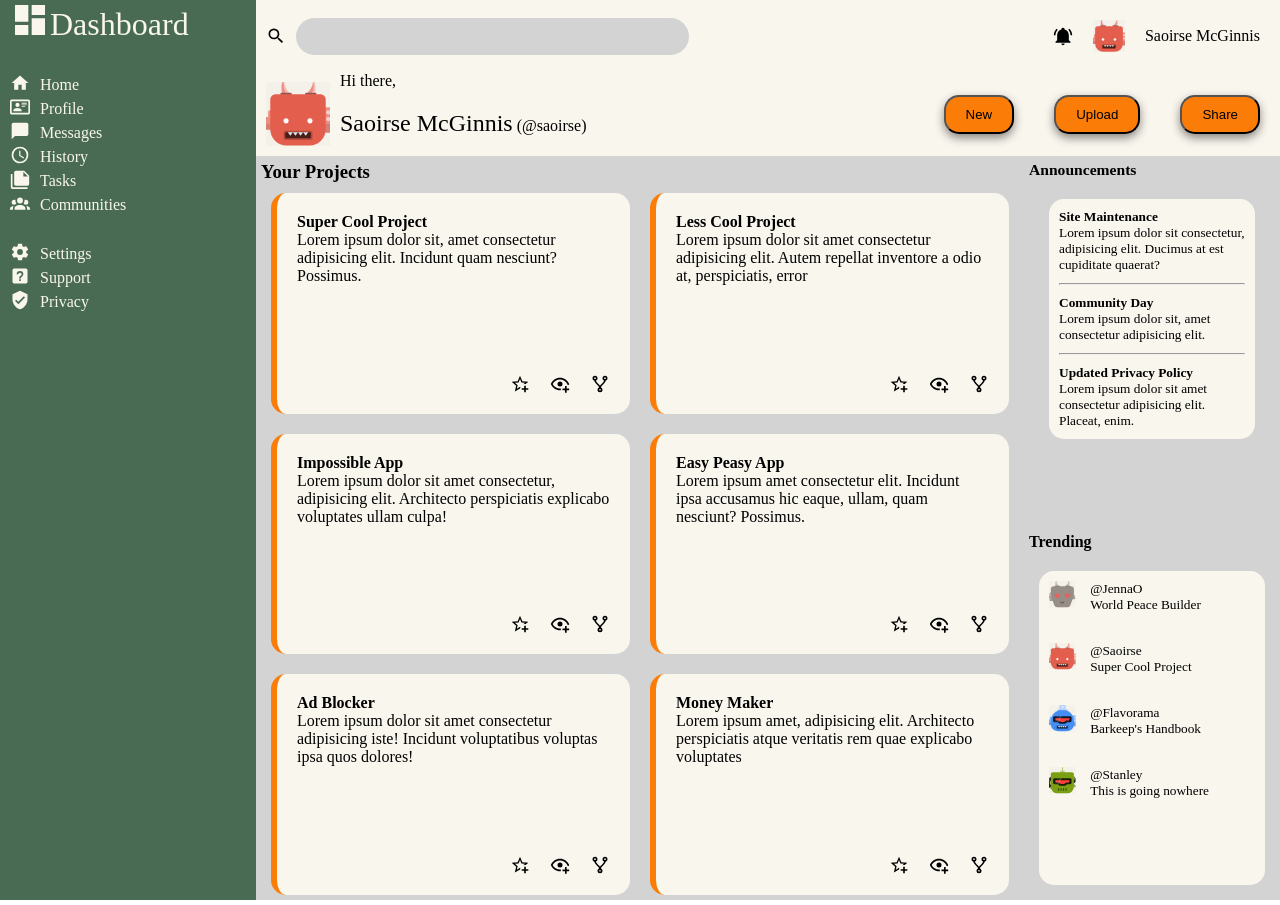
==== commit 965419e3: "Add final project card styling" ====
--- a/index.html
+++ b/index.html
@@ -494,46 +494,160 @@
         <h3>Your Projects</h3>
         <div class="project-card-group">
           <div class="project-card">
-            <h4>Project Heading</h4>
-            <p>
-              Lorem ipsum dolor sit, amet consectetur adipisicing elit. Incidunt
-              quam nesciunt? Possimus.
-            </p>
+            <div>
+              <h4>Super Cool Project</h4>
+              <p>
+                Lorem ipsum dolor sit, amet consectetur adipisicing elit.
+                Incidunt quam nesciunt? Possimus.
+              </p>
+            </div>
+            <div class="project-card-icons">
+              <svg xmlns="http://www.w3.org/2000/svg" viewBox="0 0 24 24">
+                <path
+                  d="M5.8 21L7.4 14L2 9.2L9.2 8.6L12 2L14.8 8.6L22 9.2L18.8 12H18C17.3 12 16.6 12.1 15.9 12.4L18.1 10.5L13.7 10.1L12 6.1L10.3 10.1L5.9 10.5L9.2 13.4L8.2 17.7L12 15.4L12.5 15.7C12.3 16.2 12.1 16.8 12.1 17.3L5.8 21M17 14V17H14V19H17V22H19V19H22V17H19V14H17Z"
+                />
+              </svg>
+              <svg xmlns="http://www.w3.org/2000/svg" viewBox="0 0 24 24">
+                <path
+                  d="M12,4.5C7,4.5 2.73,7.61 1,12C2.73,16.39 7,19.5 12,19.5C12.36,19.5 12.72,19.5 13.08,19.45C13.03,19.13 13,18.82 13,18.5C13,18.14 13.04,17.78 13.1,17.42C12.74,17.46 12.37,17.5 12,17.5C8.24,17.5 4.83,15.36 3.18,12C4.83,8.64 8.24,6.5 12,6.5C15.76,6.5 19.17,8.64 20.82,12C20.7,12.24 20.56,12.45 20.43,12.68C21.09,12.84 21.72,13.11 22.29,13.5C22.56,13 22.8,12.5 23,12C21.27,7.61 17,4.5 12,4.5M12,9A3,3 0 0,0 9,12A3,3 0 0,0 12,15A3,3 0 0,0 15,12A3,3 0 0,0 12,9M18,14.5V17.5H15V19.5H18V22.5H20V19.5H23V17.5H20V14.5H18Z"
+                />
+              </svg>
+              <svg xmlns="http://www.w3.org/2000/svg" viewBox="0 0 24 24">
+                <path
+                  d="M6,2A3,3 0 0,1 9,5C9,6.28 8.19,7.38 7.06,7.81C7.15,8.27 7.39,8.83 8,9.63C9,10.92 11,12.83 12,14.17C13,12.83 15,10.92 16,9.63C16.61,8.83 16.85,8.27 16.94,7.81C15.81,7.38 15,6.28 15,5A3,3 0 0,1 18,2A3,3 0 0,1 21,5C21,6.32 20.14,7.45 18.95,7.85C18.87,8.37 18.64,9 18,9.83C17,11.17 15,13.08 14,14.38C13.39,15.17 13.15,15.73 13.06,16.19C14.19,16.62 15,17.72 15,19A3,3 0 0,1 12,22A3,3 0 0,1 9,19C9,17.72 9.81,16.62 10.94,16.19C10.85,15.73 10.61,15.17 10,14.38C9,13.08 7,11.17 6,9.83C5.36,9 5.13,8.37 5.05,7.85C3.86,7.45 3,6.32 3,5A3,3 0 0,1 6,2M6,4A1,1 0 0,0 5,5A1,1 0 0,0 6,6A1,1 0 0,0 7,5A1,1 0 0,0 6,4M18,4A1,1 0 0,0 17,5A1,1 0 0,0 18,6A1,1 0 0,0 19,5A1,1 0 0,0 18,4M12,18A1,1 0 0,0 11,19A1,1 0 0,0 12,20A1,1 0 0,0 13,19A1,1 0 0,0 12,18Z"
+                />
+              </svg>
+            </div>
           </div>
           <div class="project-card">
-            <h4>Project Heading</h4>
-            <p>
-              Lorem ipsum dolor sit amet consectetur adipisicing elit. Autem
-              repellat inventore a odio at, perspiciatis, error
-            </p>
+            <div>
+              <h4>Less Cool Project</h4>
+              <p>
+                Lorem ipsum dolor sit amet consectetur adipisicing elit. Autem
+                repellat inventore a odio at, perspiciatis, error
+              </p>
+            </div>
+            <div class="project-card-icons">
+              <svg xmlns="http://www.w3.org/2000/svg" viewBox="0 0 24 24">
+                <path
+                  d="M5.8 21L7.4 14L2 9.2L9.2 8.6L12 2L14.8 8.6L22 9.2L18.8 12H18C17.3 12 16.6 12.1 15.9 12.4L18.1 10.5L13.7 10.1L12 6.1L10.3 10.1L5.9 10.5L9.2 13.4L8.2 17.7L12 15.4L12.5 15.7C12.3 16.2 12.1 16.8 12.1 17.3L5.8 21M17 14V17H14V19H17V22H19V19H22V17H19V14H17Z"
+                />
+              </svg>
+              <svg xmlns="http://www.w3.org/2000/svg" viewBox="0 0 24 24">
+                <path
+                  d="M12,4.5C7,4.5 2.73,7.61 1,12C2.73,16.39 7,19.5 12,19.5C12.36,19.5 12.72,19.5 13.08,19.45C13.03,19.13 13,18.82 13,18.5C13,18.14 13.04,17.78 13.1,17.42C12.74,17.46 12.37,17.5 12,17.5C8.24,17.5 4.83,15.36 3.18,12C4.83,8.64 8.24,6.5 12,6.5C15.76,6.5 19.17,8.64 20.82,12C20.7,12.24 20.56,12.45 20.43,12.68C21.09,12.84 21.72,13.11 22.29,13.5C22.56,13 22.8,12.5 23,12C21.27,7.61 17,4.5 12,4.5M12,9A3,3 0 0,0 9,12A3,3 0 0,0 12,15A3,3 0 0,0 15,12A3,3 0 0,0 12,9M18,14.5V17.5H15V19.5H18V22.5H20V19.5H23V17.5H20V14.5H18Z"
+                />
+              </svg>
+              <svg xmlns="http://www.w3.org/2000/svg" viewBox="0 0 24 24">
+                <path
+                  d="M6,2A3,3 0 0,1 9,5C9,6.28 8.19,7.38 7.06,7.81C7.15,8.27 7.39,8.83 8,9.63C9,10.92 11,12.83 12,14.17C13,12.83 15,10.92 16,9.63C16.61,8.83 16.85,8.27 16.94,7.81C15.81,7.38 15,6.28 15,5A3,3 0 0,1 18,2A3,3 0 0,1 21,5C21,6.32 20.14,7.45 18.95,7.85C18.87,8.37 18.64,9 18,9.83C17,11.17 15,13.08 14,14.38C13.39,15.17 13.15,15.73 13.06,16.19C14.19,16.62 15,17.72 15,19A3,3 0 0,1 12,22A3,3 0 0,1 9,19C9,17.72 9.81,16.62 10.94,16.19C10.85,15.73 10.61,15.17 10,14.38C9,13.08 7,11.17 6,9.83C5.36,9 5.13,8.37 5.05,7.85C3.86,7.45 3,6.32 3,5A3,3 0 0,1 6,2M6,4A1,1 0 0,0 5,5A1,1 0 0,0 6,6A1,1 0 0,0 7,5A1,1 0 0,0 6,4M18,4A1,1 0 0,0 17,5A1,1 0 0,0 18,6A1,1 0 0,0 19,5A1,1 0 0,0 18,4M12,18A1,1 0 0,0 11,19A1,1 0 0,0 12,20A1,1 0 0,0 13,19A1,1 0 0,0 12,18Z"
+                />
+              </svg>
+            </div>
           </div>
           <div class="project-card">
-            <h4>Project Heading</h4>
-            <p>
-              Lorem ipsum dolor sit amet consectetur, adipisicing elit.
-              Architecto perspiciatis explicabo voluptates ullam culpa!
-            </p>
+            <div>
+              <h4>Impossible App</h4>
+              <p>
+                Lorem ipsum dolor sit amet consectetur, adipisicing elit.
+                Architecto perspiciatis explicabo voluptates ullam culpa!
+              </p>
+            </div>
+            <div class="project-card-icons">
+              <svg xmlns="http://www.w3.org/2000/svg" viewBox="0 0 24 24">
+                <path
+                  d="M5.8 21L7.4 14L2 9.2L9.2 8.6L12 2L14.8 8.6L22 9.2L18.8 12H18C17.3 12 16.6 12.1 15.9 12.4L18.1 10.5L13.7 10.1L12 6.1L10.3 10.1L5.9 10.5L9.2 13.4L8.2 17.7L12 15.4L12.5 15.7C12.3 16.2 12.1 16.8 12.1 17.3L5.8 21M17 14V17H14V19H17V22H19V19H22V17H19V14H17Z"
+                />
+              </svg>
+              <svg xmlns="http://www.w3.org/2000/svg" viewBox="0 0 24 24">
+                <path
+                  d="M12,4.5C7,4.5 2.73,7.61 1,12C2.73,16.39 7,19.5 12,19.5C12.36,19.5 12.72,19.5 13.08,19.45C13.03,19.13 13,18.82 13,18.5C13,18.14 13.04,17.78 13.1,17.42C12.74,17.46 12.37,17.5 12,17.5C8.24,17.5 4.83,15.36 3.18,12C4.83,8.64 8.24,6.5 12,6.5C15.76,6.5 19.17,8.64 20.82,12C20.7,12.24 20.56,12.45 20.43,12.68C21.09,12.84 21.72,13.11 22.29,13.5C22.56,13 22.8,12.5 23,12C21.27,7.61 17,4.5 12,4.5M12,9A3,3 0 0,0 9,12A3,3 0 0,0 12,15A3,3 0 0,0 15,12A3,3 0 0,0 12,9M18,14.5V17.5H15V19.5H18V22.5H20V19.5H23V17.5H20V14.5H18Z"
+                />
+              </svg>
+              <svg xmlns="http://www.w3.org/2000/svg" viewBox="0 0 24 24">
+                <path
+                  d="M6,2A3,3 0 0,1 9,5C9,6.28 8.19,7.38 7.06,7.81C7.15,8.27 7.39,8.83 8,9.63C9,10.92 11,12.83 12,14.17C13,12.83 15,10.92 16,9.63C16.61,8.83 16.85,8.27 16.94,7.81C15.81,7.38 15,6.28 15,5A3,3 0 0,1 18,2A3,3 0 0,1 21,5C21,6.32 20.14,7.45 18.95,7.85C18.87,8.37 18.64,9 18,9.83C17,11.17 15,13.08 14,14.38C13.39,15.17 13.15,15.73 13.06,16.19C14.19,16.62 15,17.72 15,19A3,3 0 0,1 12,22A3,3 0 0,1 9,19C9,17.72 9.81,16.62 10.94,16.19C10.85,15.73 10.61,15.17 10,14.38C9,13.08 7,11.17 6,9.83C5.36,9 5.13,8.37 5.05,7.85C3.86,7.45 3,6.32 3,5A3,3 0 0,1 6,2M6,4A1,1 0 0,0 5,5A1,1 0 0,0 6,6A1,1 0 0,0 7,5A1,1 0 0,0 6,4M18,4A1,1 0 0,0 17,5A1,1 0 0,0 18,6A1,1 0 0,0 19,5A1,1 0 0,0 18,4M12,18A1,1 0 0,0 11,19A1,1 0 0,0 12,20A1,1 0 0,0 13,19A1,1 0 0,0 12,18Z"
+                />
+              </svg>
+            </div>
           </div>
           <div class="project-card">
-            <h4>Project Heading</h4>
-            <p>
-              Lorem ipsum amet consectetur elit. Incidunt ipsa accusamus hic
-              eaque, ullam, quam nesciunt? Possimus.
-            </p>
+            <div>
+              <h4>Easy Peasy App</h4>
+              <p>
+                Lorem ipsum amet consectetur elit. Incidunt ipsa accusamus hic
+                eaque, ullam, quam nesciunt? Possimus.
+              </p>
+            </div>
+            <div class="project-card-icons">
+              <svg xmlns="http://www.w3.org/2000/svg" viewBox="0 0 24 24">
+                <path
+                  d="M5.8 21L7.4 14L2 9.2L9.2 8.6L12 2L14.8 8.6L22 9.2L18.8 12H18C17.3 12 16.6 12.1 15.9 12.4L18.1 10.5L13.7 10.1L12 6.1L10.3 10.1L5.9 10.5L9.2 13.4L8.2 17.7L12 15.4L12.5 15.7C12.3 16.2 12.1 16.8 12.1 17.3L5.8 21M17 14V17H14V19H17V22H19V19H22V17H19V14H17Z"
+                />
+              </svg>
+              <svg xmlns="http://www.w3.org/2000/svg" viewBox="0 0 24 24">
+                <path
+                  d="M12,4.5C7,4.5 2.73,7.61 1,12C2.73,16.39 7,19.5 12,19.5C12.36,19.5 12.72,19.5 13.08,19.45C13.03,19.13 13,18.82 13,18.5C13,18.14 13.04,17.78 13.1,17.42C12.74,17.46 12.37,17.5 12,17.5C8.24,17.5 4.83,15.36 3.18,12C4.83,8.64 8.24,6.5 12,6.5C15.76,6.5 19.17,8.64 20.82,12C20.7,12.24 20.56,12.45 20.43,12.68C21.09,12.84 21.72,13.11 22.29,13.5C22.56,13 22.8,12.5 23,12C21.27,7.61 17,4.5 12,4.5M12,9A3,3 0 0,0 9,12A3,3 0 0,0 12,15A3,3 0 0,0 15,12A3,3 0 0,0 12,9M18,14.5V17.5H15V19.5H18V22.5H20V19.5H23V17.5H20V14.5H18Z"
+                />
+              </svg>
+              <svg xmlns="http://www.w3.org/2000/svg" viewBox="0 0 24 24">
+                <path
+                  d="M6,2A3,3 0 0,1 9,5C9,6.28 8.19,7.38 7.06,7.81C7.15,8.27 7.39,8.83 8,9.63C9,10.92 11,12.83 12,14.17C13,12.83 15,10.92 16,9.63C16.61,8.83 16.85,8.27 16.94,7.81C15.81,7.38 15,6.28 15,5A3,3 0 0,1 18,2A3,3 0 0,1 21,5C21,6.32 20.14,7.45 18.95,7.85C18.87,8.37 18.64,9 18,9.83C17,11.17 15,13.08 14,14.38C13.39,15.17 13.15,15.73 13.06,16.19C14.19,16.62 15,17.72 15,19A3,3 0 0,1 12,22A3,3 0 0,1 9,19C9,17.72 9.81,16.62 10.94,16.19C10.85,15.73 10.61,15.17 10,14.38C9,13.08 7,11.17 6,9.83C5.36,9 5.13,8.37 5.05,7.85C3.86,7.45 3,6.32 3,5A3,3 0 0,1 6,2M6,4A1,1 0 0,0 5,5A1,1 0 0,0 6,6A1,1 0 0,0 7,5A1,1 0 0,0 6,4M18,4A1,1 0 0,0 17,5A1,1 0 0,0 18,6A1,1 0 0,0 19,5A1,1 0 0,0 18,4M12,18A1,1 0 0,0 11,19A1,1 0 0,0 12,20A1,1 0 0,0 13,19A1,1 0 0,0 12,18Z"
+                />
+              </svg>
+            </div>
           </div>
           <div class="project-card">
-            <h4>Project Heading</h4>
-            <p>
-              Lorem ipsum dolor sit amet consectetur adipisicing iste! Incidunt
-              voluptatibus voluptas ipsa quos dolores!
-            </p>
+            <div>
+              <h4>Ad Blocker</h4>
+              <p>
+                Lorem ipsum dolor sit amet consectetur adipisicing iste!
+                Incidunt voluptatibus voluptas ipsa quos dolores!
+              </p>
+            </div>
+            <div class="project-card-icons">
+              <svg xmlns="http://www.w3.org/2000/svg" viewBox="0 0 24 24">
+                <path
+                  d="M5.8 21L7.4 14L2 9.2L9.2 8.6L12 2L14.8 8.6L22 9.2L18.8 12H18C17.3 12 16.6 12.1 15.9 12.4L18.1 10.5L13.7 10.1L12 6.1L10.3 10.1L5.9 10.5L9.2 13.4L8.2 17.7L12 15.4L12.5 15.7C12.3 16.2 12.1 16.8 12.1 17.3L5.8 21M17 14V17H14V19H17V22H19V19H22V17H19V14H17Z"
+                />
+              </svg>
+              <svg xmlns="http://www.w3.org/2000/svg" viewBox="0 0 24 24">
+                <path
+                  d="M12,4.5C7,4.5 2.73,7.61 1,12C2.73,16.39 7,19.5 12,19.5C12.36,19.5 12.72,19.5 13.08,19.45C13.03,19.13 13,18.82 13,18.5C13,18.14 13.04,17.78 13.1,17.42C12.74,17.46 12.37,17.5 12,17.5C8.24,17.5 4.83,15.36 3.18,12C4.83,8.64 8.24,6.5 12,6.5C15.76,6.5 19.17,8.64 20.82,12C20.7,12.24 20.56,12.45 20.43,12.68C21.09,12.84 21.72,13.11 22.29,13.5C22.56,13 22.8,12.5 23,12C21.27,7.61 17,4.5 12,4.5M12,9A3,3 0 0,0 9,12A3,3 0 0,0 12,15A3,3 0 0,0 15,12A3,3 0 0,0 12,9M18,14.5V17.5H15V19.5H18V22.5H20V19.5H23V17.5H20V14.5H18Z"
+                />
+              </svg>
+              <svg xmlns="http://www.w3.org/2000/svg" viewBox="0 0 24 24">
+                <path
+                  d="M6,2A3,3 0 0,1 9,5C9,6.28 8.19,7.38 7.06,7.81C7.15,8.27 7.39,8.83 8,9.63C9,10.92 11,12.83 12,14.17C13,12.83 15,10.92 16,9.63C16.61,8.83 16.85,8.27 16.94,7.81C15.81,7.38 15,6.28 15,5A3,3 0 0,1 18,2A3,3 0 0,1 21,5C21,6.32 20.14,7.45 18.95,7.85C18.87,8.37 18.64,9 18,9.83C17,11.17 15,13.08 14,14.38C13.39,15.17 13.15,15.73 13.06,16.19C14.19,16.62 15,17.72 15,19A3,3 0 0,1 12,22A3,3 0 0,1 9,19C9,17.72 9.81,16.62 10.94,16.19C10.85,15.73 10.61,15.17 10,14.38C9,13.08 7,11.17 6,9.83C5.36,9 5.13,8.37 5.05,7.85C3.86,7.45 3,6.32 3,5A3,3 0 0,1 6,2M6,4A1,1 0 0,0 5,5A1,1 0 0,0 6,6A1,1 0 0,0 7,5A1,1 0 0,0 6,4M18,4A1,1 0 0,0 17,5A1,1 0 0,0 18,6A1,1 0 0,0 19,5A1,1 0 0,0 18,4M12,18A1,1 0 0,0 11,19A1,1 0 0,0 12,20A1,1 0 0,0 13,19A1,1 0 0,0 12,18Z"
+                />
+              </svg>
+            </div>
           </div>
           <div class="project-card">
-            <h4>Project Heading</h4>
-            <p>
-              Lorem ipsum amet, adipisicing elit. Architecto perspiciatis atque
-              veritatis rem quae explicabo voluptates
-            </p>
+            <div>
+              <h4>Money Maker</h4>
+              <p>
+                Lorem ipsum amet, adipisicing elit. Architecto perspiciatis
+                atque veritatis rem quae explicabo voluptates
+              </p>
+            </div>
+            <div class="project-card-icons">
+              <svg xmlns="http://www.w3.org/2000/svg" viewBox="0 0 24 24">
+                <path
+                  d="M5.8 21L7.4 14L2 9.2L9.2 8.6L12 2L14.8 8.6L22 9.2L18.8 12H18C17.3 12 16.6 12.1 15.9 12.4L18.1 10.5L13.7 10.1L12 6.1L10.3 10.1L5.9 10.5L9.2 13.4L8.2 17.7L12 15.4L12.5 15.7C12.3 16.2 12.1 16.8 12.1 17.3L5.8 21M17 14V17H14V19H17V22H19V19H22V17H19V14H17Z"
+                />
+              </svg>
+              <svg xmlns="http://www.w3.org/2000/svg" viewBox="0 0 24 24">
+                <path
+                  d="M12,4.5C7,4.5 2.73,7.61 1,12C2.73,16.39 7,19.5 12,19.5C12.36,19.5 12.72,19.5 13.08,19.45C13.03,19.13 13,18.82 13,18.5C13,18.14 13.04,17.78 13.1,17.42C12.74,17.46 12.37,17.5 12,17.5C8.24,17.5 4.83,15.36 3.18,12C4.83,8.64 8.24,6.5 12,6.5C15.76,6.5 19.17,8.64 20.82,12C20.7,12.24 20.56,12.45 20.43,12.68C21.09,12.84 21.72,13.11 22.29,13.5C22.56,13 22.8,12.5 23,12C21.27,7.61 17,4.5 12,4.5M12,9A3,3 0 0,0 9,12A3,3 0 0,0 12,15A3,3 0 0,0 15,12A3,3 0 0,0 12,9M18,14.5V17.5H15V19.5H18V22.5H20V19.5H23V17.5H20V14.5H18Z"
+                />
+              </svg>
+              <svg xmlns="http://www.w3.org/2000/svg" viewBox="0 0 24 24">
+                <path
+                  d="M6,2A3,3 0 0,1 9,5C9,6.28 8.19,7.38 7.06,7.81C7.15,8.27 7.39,8.83 8,9.63C9,10.92 11,12.83 12,14.17C13,12.83 15,10.92 16,9.63C16.61,8.83 16.85,8.27 16.94,7.81C15.81,7.38 15,6.28 15,5A3,3 0 0,1 18,2A3,3 0 0,1 21,5C21,6.32 20.14,7.45 18.95,7.85C18.87,8.37 18.64,9 18,9.83C17,11.17 15,13.08 14,14.38C13.39,15.17 13.15,15.73 13.06,16.19C14.19,16.62 15,17.72 15,19A3,3 0 0,1 12,22A3,3 0 0,1 9,19C9,17.72 9.81,16.62 10.94,16.19C10.85,15.73 10.61,15.17 10,14.38C9,13.08 7,11.17 6,9.83C5.36,9 5.13,8.37 5.05,7.85C3.86,7.45 3,6.32 3,5A3,3 0 0,1 6,2M6,4A1,1 0 0,0 5,5A1,1 0 0,0 6,6A1,1 0 0,0 7,5A1,1 0 0,0 6,4M18,4A1,1 0 0,0 17,5A1,1 0 0,0 18,6A1,1 0 0,0 19,5A1,1 0 0,0 18,4M12,18A1,1 0 0,0 11,19A1,1 0 0,0 12,20A1,1 0 0,0 13,19A1,1 0 0,0 12,18Z"
+                />
+              </svg>
+            </div>
           </div>
         </div>
       </div>
--- a/styles.css
+++ b/styles.css
@@ -28,7 +28,7 @@
 body {
   display: grid;
   height: 100vh;
-  width: 100vw;
+  width: 100%;
   grid-template-columns: 1fr 4fr;
   grid-template-rows: 1fr 6fr;
 }
@@ -75,6 +75,24 @@
   margin: 10px;
   display: flex;
   gap: 10px;
+}
+
+.search-bar input,
+.search-bar [type="search"] {
+  width: 80%;
+  background-color: var(--silver);
+  color: var(--muted-grey);
+  border: none;
+  padding: 10px 16px;
+  border-radius: 20px;
+  font-size: 15px;
+  outline: none;
+}
+
+.search-bar input:focus {
+  background-color: var(--bone-white);
+  border: 1px solid var(--pumpkin);
+  box-shadow: 0 2px 8px var(--silver);
 }
 
 .search-bar > * {
@@ -183,12 +201,24 @@
   border-radius: 15px;
   display: flex;
   flex-direction: column;
+  justify-content: space-between;
+  border-left: 6px solid var(--pumpkin);
+}
+
+.project-card > p {
+  margin-top: 10px;
+}
+
+.project-card-icons {
+  display: flex;
+  align-self: flex-end;
+  gap: 20px;
 }
 
 .announcements-card {
   background-color: var(--bone-white);
   border-radius: 15px;
-  margin: 10px;
+  margin: 20px;
   padding: 10px;
 }
 
@@ -203,11 +233,14 @@
   border-radius: 15px;
   margin: 10px;
   height: 100%;
+  display: flex;
+  flex-direction: column;
+  gap: 10px;
 }
 
 .trending-user {
   display: grid;
-  grid-template-columns: 1fr 3fr;
+  grid-template-columns: 1fr 4fr;
   margin: 10px;
   font-size: smaller;
 }
